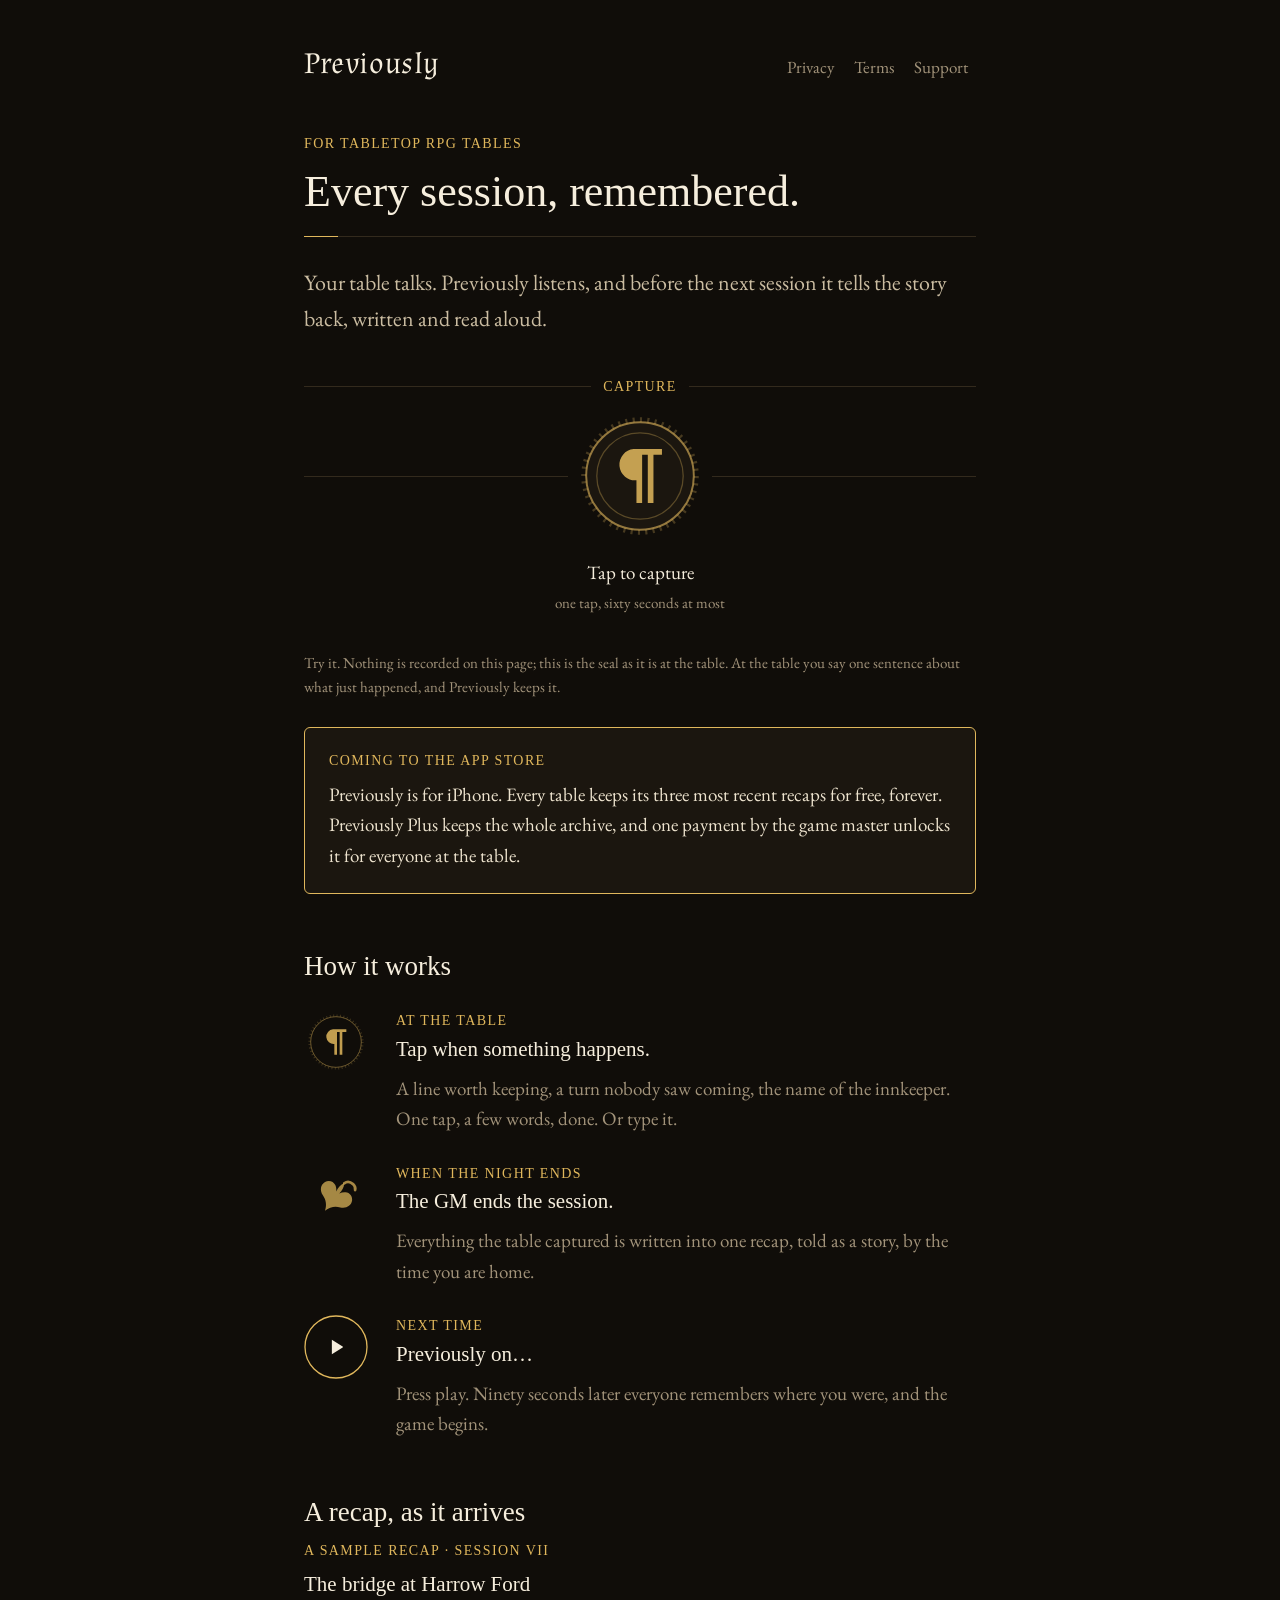
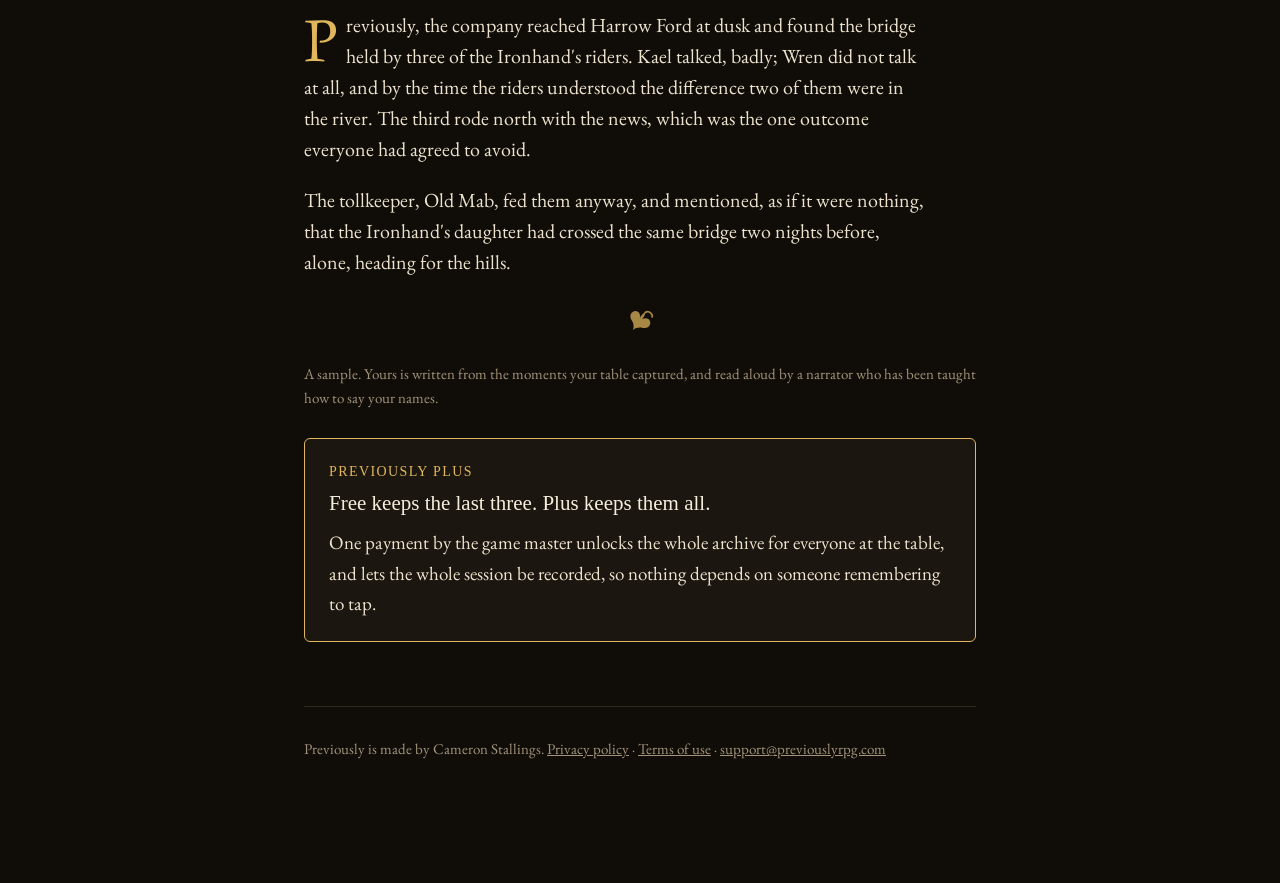
==== index.html @ 7c40b9c9 "Publish 2026-09-04" ====
<!doctype html>
<html lang="en">
<head>
<meta charset="utf-8">
<meta name="viewport" content="width=device-width, initial-scale=1">
<meta name="color-scheme" content="dark">
<title>Previously: RPG Recaps</title>
<meta name="description" content="Every session, remembered. Capture the moments at your tabletop RPG session and Previously writes and narrates a 'previously on' recap for next time.">
<meta property="og:title" content="Previously: RPG Recaps">
<meta property="og:description" content="Every session, remembered. Your table talks; Previously listens, and tells the story back.">
<meta property="og:url" content="https://previouslyrpg.com/">
<meta name="theme-color" content="#100D09">
<link rel="icon" href="data:image/svg+xml,%3Csvg xmlns='http://www.w3.org/2000/svg' viewBox='0 0 64 64'%3E%3Crect width='64' height='64' rx='12' fill='%23100D09'/%3E%3Cg transform='translate(8 8) scale(0.5)'%3E%3Ccircle cx='48' cy='48' r='38' fill='%231B160F'/%3E%3Ccircle cx='48' cy='48' r='39.8' fill='none' stroke='%23E0B75C' stroke-opacity='.3' stroke-width='3.4' stroke-dasharray='1.5 3.7'/%3E%3Ccircle cx='48' cy='48' r='38' fill='none' stroke='%23E0B75C' stroke-opacity='.7' stroke-width='1.6'/%3E%3Cpath d='M56 30 h20 v4 h-6 v34 h-4 V34 h-4 v34 h-4 V52 A11 11 0 0 1 56 30 Z' fill='%23E0B75C' fill-opacity='.9' transform='translate(-12.5 -1)'/%3E%3C/g%3E%3C/svg%3E">
<link rel="preconnect" href="https://fonts.googleapis.com">
<link rel="preconnect" href="https://fonts.gstatic.com" crossorigin>
<link href="https://fonts.googleapis.com/css2?family=Almendra&family=IM+Fell+English:ital@0;1&family=IM+Fell+English+SC&family=EB+Garamond:ital,wght@0,400;0,500;0,600;1,400&display=swap" rel="stylesheet">
<link rel="stylesheet" href="/assets/style.css">
</head>
<body>
<div class="wrap">
  <header>
    <a class="wordmark" href="/">Previously</a>
    <nav><a href="/privacy/">Privacy</a><a href="/terms/">Terms</a><a href="mailto:support@previouslyrpg.com">Support</a></nav>
  </header>

  <p class="label">For tabletop RPG tables</p>
  <h1>Every session, remembered.</h1>
  <div class="rule"></div>
  <p class="lede">Your table talks. Previously listens, and before the next session it tells the story back, written and read aloud.</p>

  <!-- The capture seal, exactly as it is drawn in the app, and it works: tap
       it and it records for six seconds, then a moment lands beneath it.
       Nothing here touches a microphone. -->
  <section aria-label="The capture seal">
    <div class="head-row"><span class="label" id="seal-head">Capture</span></div>
    <div class="seal-row">
      <button class="hero-seal" id="seal" type="button" aria-pressed="false" aria-label="Tap to capture. A demonstration; nothing is recorded on this page.">
        <span class="bloom" aria-hidden="true"></span>
        <svg viewBox="0 0 96 96" aria-hidden="true">
          <circle class="wax" cx="48" cy="48" r="38" fill="#1B160F"/>
          <circle class="mill" cx="48" cy="48" r="39.8" fill="none" stroke="#E0B75C" stroke-opacity=".26" stroke-width="3.4" stroke-dasharray="1.5 3.7"/>
          <circle class="rim" cx="48" cy="48" r="38" fill="none" stroke="#E0B75C" stroke-opacity=".62" stroke-width="1.4"/>
          <circle cx="48" cy="48" r="30.5" fill="none" stroke="#E0B75C" stroke-opacity=".32" stroke-width=".9"/>
          <g class="burn">
            <circle cx="48" cy="48" r="34.5" fill="none" stroke="#C4593A" stroke-opacity=".22" stroke-width="2.4"/>
            <circle id="arc" cx="48" cy="48" r="34.5" fill="none" stroke="#C4593A" stroke-width="2.6" stroke-linecap="round" stroke-dasharray="216.77" stroke-dashoffset="216.77" transform="rotate(-90 48 48)"/>
          </g>
          <path class="device" d="M56 30 h20 v4 h-6 v34 h-4 V34 h-4 v34 h-4 V52 A11 11 0 0 1 56 30 Z" fill="#E0B75C" fill-opacity=".86" transform="translate(-12.5 -1)"/>
        </svg>
        <span class="numerals" id="numerals" hidden>0:00</span>
      </button>
    </div>
    <p class="seal-label" id="seal-label">Tap to capture</p>
    <p class="seal-gloss" id="seal-gloss">one tap, sixty seconds at most</p>
    <div class="moments" id="moments" aria-live="polite"></div>
    <p class="fine">Try it. Nothing is recorded on this page; this is the seal as it is at the table. At the table you say one sentence about what just happened, and Previously keeps it.</p>
  </section>

  <div class="notice">
    <p class="label">Coming to the App Store</p>
    <p>Previously is for iPhone. Every table keeps its three most recent recaps for free, forever. Previously Plus keeps the whole archive, and one payment by the game master unlocks it for everyone at the table.</p>
  </div>

  <h2 id="how">How it works</h2>

  <!-- The three welcome pages of the app, word for word (app/welcome.tsx),
       with the marks the app uses for them. Change one and change the other. -->
  <div class="device-row">
    <div class="device" aria-hidden="true">
      <svg viewBox="0 0 96 96">
        <circle cx="48" cy="48" r="38" fill="none" stroke="#E0B75C" stroke-opacity=".5" stroke-width="1.3"/>
        <circle cx="48" cy="48" r="39.8" fill="none" stroke="#E0B75C" stroke-opacity=".22" stroke-width="3.2" stroke-dasharray="1.5 3.7"/>
        <path d="M56 30 h20 v4 h-6 v34 h-4 V34 h-4 v34 h-4 V52 A11 11 0 0 1 56 30 Z" fill="#E0B75C" fill-opacity=".85" transform="translate(-12.5 -1)"/>
      </svg>
    </div>
    <div>
      <p class="label">At the table</p>
      <h3>Tap when something happens.</h3>
      <p class="mute">A line worth keeping, a turn nobody saw coming, the name of the innkeeper. One tap, a few words, done. Or type it.</p>
    </div>
  </div>

  <div class="device-row">
    <div class="device" aria-hidden="true">
      <svg viewBox="0 0 24 24" style="width:44px;height:44px">
        <g transform="rotate(35 12 12)">
          <path d="M12 22.5 C 11 19, 8.8 17.2, 6.2 16.2 C 3.2 15, 1.8 12.2, 3 9.6 C 4 7.4, 6.6 6.6, 8.6 7.8 C 9.6 8.4, 10.4 9.3, 11 10.3 C 10.6 8.2, 10.8 6, 12 4.2 C 13.2 6, 13.4 8.2, 13 10.3 C 13.6 9.3, 14.4 8.4, 15.4 7.8 C 17.4 6.6, 20 7.4, 21 9.6 C 22.2 12.2, 20.8 15, 17.8 16.2 C 15.2 17.2, 13 19, 12 22.5 Z" fill="#E0B75C" fill-opacity=".72"/>
          <path d="M12 4.2 C 12.6 2.6, 14.2 1.6, 16.2 1.8 C 17.6 2, 18.6 2.8, 19 3.8" fill="none" stroke="#E0B75C" stroke-opacity=".72" stroke-width="1.5" stroke-linecap="round"/>
        </g>
      </svg>
    </div>
    <div>
      <p class="label">When the night ends</p>
      <h3>The GM ends the session.</h3>
      <p class="mute">Everything the table captured is written into one recap, told as a story, by the time you are home.</p>
    </div>
  </div>

  <div class="device-row">
    <div class="device" aria-hidden="true">
      <svg viewBox="0 0 64 64">
        <circle cx="32" cy="32" r="31" fill="none" stroke="#E0B75C" stroke-width="1.3"/>
        <path d="M7.5 4.2 L19.2 11.4 a0.7 0.7 0 0 1 0 1.2 L7.5 19.8 Z" fill="#F6EEDD" transform="translate(32 32) scale(0.92) translate(-12 -12)"/>
      </svg>
    </div>
    <div>
      <p class="label">Next time</p>
      <h3>Previously on…</h3>
      <p class="mute">Press play. Ninety seconds later everyone remembers where you were, and the game begins.</p>
    </div>
  </div>

  <h2>A recap, as it arrives</h2>
  <p class="label">A sample recap · Session VII</p>
  <h3 style="margin-top:0">The bridge at Harrow Ford</h3>
  <div class="prose">
    <p>Previously, the company reached Harrow Ford at dusk and found the bridge held by three of the Ironhand's riders. Kael talked, badly; Wren did not talk at all, and by the time the riders understood the difference two of them were in the river. The third rode north with the news, which was the one outcome everyone had agreed to avoid.</p>
    <p>The tollkeeper, Old Mab, fed them anyway, and mentioned, as if it were nothing, that the Ironhand's daughter had crossed the same bridge two nights before, alone, heading for the hills.</p>
  </div>
  <div class="fleuron" aria-hidden="true">
    <svg viewBox="0 0 24 24">
      <g transform="rotate(35 12 12)">
        <path d="M12 22.5 C 11 19, 8.8 17.2, 6.2 16.2 C 3.2 15, 1.8 12.2, 3 9.6 C 4 7.4, 6.6 6.6, 8.6 7.8 C 9.6 8.4, 10.4 9.3, 11 10.3 C 10.6 8.2, 10.8 6, 12 4.2 C 13.2 6, 13.4 8.2, 13 10.3 C 13.6 9.3, 14.4 8.4, 15.4 7.8 C 17.4 6.6, 20 7.4, 21 9.6 C 22.2 12.2, 20.8 15, 17.8 16.2 C 15.2 17.2, 13 19, 12 22.5 Z" fill="#E0B75C" fill-opacity=".72"/>
        <path d="M12 4.2 C 12.6 2.6, 14.2 1.6, 16.2 1.8 C 17.6 2, 18.6 2.8, 19 3.8" fill="none" stroke="#E0B75C" stroke-opacity=".72" stroke-width="1.5" stroke-linecap="round"/>
      </g>
    </svg>
  </div>
  <p class="fine">A sample. Yours is written from the moments your table captured, and read aloud by a narrator who has been taught how to say your names.</p>

  <div class="notice">
    <p class="label">Previously Plus</p>
    <h3>Free keeps the last three. Plus keeps them all.</h3>
    <p>One payment by the game master unlocks the whole archive for everyone at the table, and lets the whole session be recorded, so nothing depends on someone remembering to tap.</p>
  </div>

  <footer>
    <p>Previously is made by Cameron Stallings. <a href="/privacy/">Privacy policy</a> &middot; <a href="/terms/">Terms of use</a> &middot; <a href="mailto:support@previouslyrpg.com">support@previouslyrpg.com</a></p>
  </footer>
</div>
<script>
  // The seal's demonstration. Tap: the head reads Recording in ember, the
  // minute burns down the rim, numerals count over the wax. Tap again or
  // wait six seconds: it stops, and the moment lands beneath as a card.
  (function () {
    var seal = document.getElementById('seal')
    var arc = document.getElementById('arc')
    var head = document.getElementById('seal-head')
    var headRow = head.parentNode
    var label = document.getElementById('seal-label')
    var gloss = document.getElementById('seal-gloss')
    var numerals = document.getElementById('numerals')
    var moments = document.getElementById('moments')
    var LINES = [
      'We killed Vex and took the amulet.',
      'Old Mab fed us anyway. The Ironhand’s daughter crossed two nights ago.',
      'Wren did not talk at all.',
      'The bridge is down. Nobody goes north tonight.',
    ]
    var MAX = 6000, LEN = 216.77, start = 0, raf = 0, runs = 0

    function fmt(ms) { var s = Math.floor(ms / 1000); return '0:' + (s < 10 ? '0' : '') + s }

    function tick() {
      var el = Date.now() - start
      if (el >= MAX) { stop(el); return }
      arc.setAttribute('stroke-dashoffset', String(LEN * (1 - el / MAX)))
      numerals.textContent = fmt(el)
      raf = requestAnimationFrame(tick)
    }

    function begin() {
      start = Date.now()
      seal.classList.add('live'); headRow.classList.add('live')
      head.textContent = 'Recording'
      label.textContent = 'Tap again to stop'
      gloss.textContent = 'this demonstration stops itself in six seconds'
      numerals.hidden = false; numerals.textContent = '0:00'
      seal.setAttribute('aria-pressed', 'true')
      raf = requestAnimationFrame(tick)
    }

    function stop(el) {
      cancelAnimationFrame(raf)
      seal.classList.remove('live'); headRow.classList.remove('live')
      head.textContent = 'Capture'
      label.textContent = 'Tap to capture'
      gloss.textContent = 'one tap, sixty seconds at most'
      numerals.hidden = true
      arc.setAttribute('stroke-dashoffset', String(LEN))
      seal.setAttribute('aria-pressed', 'false')
      // Below seven tenths of a second the app calls it a mis-tap and keeps nothing.
      if (el < 700) return
      var card = document.createElement('div')
      card.className = 'moment'
      card.textContent = LINES[runs % LINES.length]
      var meta = document.createElement('span')
      meta.className = 'label'
      meta.textContent = new Date().toLocaleTimeString([], { hour: 'numeric', minute: '2-digit' }) + ' · ' + Math.max(1, Math.round(el / 1000)) + 's'
      card.appendChild(meta)
      moments.appendChild(card)
      runs++
    }

    seal.addEventListener('click', function () {
      if (seal.classList.contains('live')) stop(Date.now() - start)
      else begin()
    })
  })()
</script>
</body>
</html>
---- assets/style.css ----
/* Lamplight, on the web. The app's tokens, and the app's marks. */
:root {
  --ground: #100D09;
  --surface: #1B160F;
  --surface2: #241D14;
  --ink: #F6EEDD;
  --prose: #EDE3CE;
  --soft: #CBBDA2;
  --mute: #A2937A;
  --brass: #E0B75C;
  --ember: #C4593A;
  --rule: #332A1D;
  color-scheme: dark;
}
* { box-sizing: border-box; }
html { background: var(--ground); -webkit-text-size-adjust: 100%; }
body {
  margin: 0;
  background: var(--ground);
  color: var(--prose);
  font-family: 'EB Garamond', Georgia, 'Times New Roman', serif;
  font-size: 19px;
  line-height: 1.6;
  -webkit-font-smoothing: antialiased;
  font-synthesis: none;
}
.wrap { max-width: 720px; margin: 0 auto; padding: 40px max(24px, env(safe-area-inset-right)) 96px max(24px, env(safe-area-inset-left)); }
header { display: flex; align-items: baseline; justify-content: space-between; gap: 16px; flex-wrap: wrap; margin-bottom: 40px; }
.wordmark {
  font-family: 'Almendra', 'IM Fell English', Georgia, serif;
  font-size: 30px; color: var(--ink); text-decoration: none; letter-spacing: 0.02em;
}
nav { display: flex; gap: 4px; }
nav a { color: var(--mute); text-decoration: none; font-size: 17px; padding: 12px 8px; display: inline-block; }
nav a:hover { color: var(--brass); }
h1, h2, h3 {
  font-family: 'IM Fell English', Georgia, serif; font-weight: 400; color: var(--ink); line-height: 1.2;
  margin: 0 0 12px;
}
h1 { font-size: 44px; }
h2 { font-size: 27px; margin-top: 56px; }
h3 { font-size: 21px; margin-top: 28px; }
p, li { margin: 0 0 16px; }
ul { padding-left: 22px; }
a { color: var(--brass); }
strong { color: var(--ink); font-weight: 600; }
.label {
  font-family: 'IM Fell English SC', 'IM Fell English', Georgia, serif;
  font-size: 14px; letter-spacing: 0.1em; text-transform: uppercase; color: var(--brass);
  margin: 0 0 10px;
}
.rule { height: 1px; margin: 18px 0 28px; background: linear-gradient(90deg, var(--brass) 0 34px, var(--rule) 34px); }
.lede { font-size: 22px; color: var(--soft); }
.mute { color: var(--mute); }
.fine { font-size: 15px; color: var(--mute); }

/* The running head: a label between two rules, as over the seal in the app. */
.head-row { display: flex; align-items: center; gap: 12px; margin: 40px 0 10px; }
.head-row::before, .head-row::after { content: ""; flex: 1; height: 1px; background: var(--rule); }
.head-row .label { margin: 0; }
.head-row.live .label { color: var(--ember); }

/* The seal row: the page rule runs into the seal from both margins. */
.seal-row { display: flex; align-items: center; }
.seal-row::before, .seal-row::after { content: ""; flex: 1; height: 1px; background: var(--rule); }
.hero-seal {
  position: relative; width: 136px; height: 136px; margin: 0 4px; padding: 0;
  background: none; border: 0; cursor: pointer; border-radius: 50%;
  touch-action: manipulation; -webkit-tap-highlight-color: transparent;
}
.hero-seal:focus-visible { outline: 2px solid var(--brass); outline-offset: 6px; }
.hero-seal svg { position: absolute; inset: 0; width: 100%; height: 100%; }
.hero-seal .bloom { position: absolute; inset: 0; border-radius: 50%; background: var(--ember); opacity: 0; transform: scale(0.92); pointer-events: none; }
.hero-seal.live .bloom { animation: bloom 2.8s ease-in-out infinite; }
@keyframes bloom { 0%, 100% { opacity: 0.10; transform: scale(0.92); } 50% { opacity: 0.22; transform: scale(1.06); } }
@media (prefers-reduced-motion: reduce) { .hero-seal.live .bloom { animation: none; opacity: 0.16; transform: none; } }
.hero-seal .numerals {
  position: absolute; inset: 0; display: flex; align-items: center; justify-content: center;
  font-family: 'IM Fell English', Georgia, serif; font-size: 30px; color: var(--ink); pointer-events: none;
}
.hero-seal .numerals[hidden] { display: none; }
.hero-seal .burn { display: none; }
.hero-seal.live .burn { display: block; }
.hero-seal.live .device { display: none; }
.hero-seal:active .wax { fill: var(--ground); }
.hero-seal:active .rim { stroke-opacity: 1; }
.hero-seal:active .mill { stroke-opacity: 0.45; }
.seal-label { text-align: center; font-size: 19px; color: var(--ink); margin: 14px 0 2px; }
.seal-gloss { text-align: center; font-size: 15px; color: var(--mute); margin: 0 0 18px; }
.moments { display: flex; flex-direction: column; gap: 8px; margin: 0 0 18px; }
.moment { background: var(--surface); border: 1px solid var(--rule); border-radius: 6px; padding: 12px 14px; font-size: 17px; line-height: 1.5; color: var(--prose); }
.moment .label { display: block; font-size: 11px; margin: 4px 0 0; color: var(--mute); }

/* The plate: the seal's cross-section as a rectangle. Milled only when primary. */
.plate {
  position: relative; display: inline-flex; align-items: center; justify-content: center;
  min-height: 52px; padding: 12px 24px; margin: 4px; border-radius: 6px;
  background: var(--surface2); color: var(--ink); text-decoration: none;
  font-family: 'EB Garamond', Georgia, serif; font-weight: 600; font-size: 18px; line-height: 1.2; text-align: center;
  border: 1.4px solid rgba(224, 183, 92, 0.62);
  -webkit-tap-highlight-color: transparent; touch-action: manipulation;
}
.plate.primary { border-color: rgba(224, 183, 92, 0.82); min-width: 208px; }
.plate .rings { position: absolute; inset: -5.4px; width: calc(100% + 10.8px); height: calc(100% + 10.8px); pointer-events: none; overflow: visible; }
.plate .rings .mill { x: 2.2px; y: 2.2px; width: calc(100% - 4.4px); height: calc(100% - 4.4px); rx: 7.8px; ry: 7.8px; fill: none; stroke: var(--brass); stroke-width: 3.4; stroke-dasharray: 1.5 3.7; stroke-opacity: 0.30; }
.plate .rings .inner { x: 10px; y: 10px; width: calc(100% - 20px); height: calc(100% - 20px); fill: none; stroke: var(--brass); stroke-width: 0.9; stroke-opacity: 0.32; }
.plate.secondary .rings .mill { display: none; }
.plate:hover { border-color: var(--brass); }
.plate:active { background: var(--surface); border-color: var(--brass); }
.plate:active .rings .mill { stroke-opacity: 0.45; }
.plate:active .rings .inner { stroke-opacity: 0.5; }
.plate:focus-visible { outline: 2px solid var(--brass); outline-offset: 5px; }
.plate-row { display: flex; align-items: center; margin: 12px 0; }
.plate-row::before, .plate-row::after { content: ""; flex: 1; min-width: 12px; height: 1px; background: var(--rule); }
.plate-row.pair { flex-wrap: wrap; justify-content: center; gap: 6px; }
.plate-row.pair::before, .plate-row.pair::after { display: none; }

/* A notice: a page, not a control. Brass edge, no milling. */
.notice { background: var(--surface); border: 1px solid var(--brass); border-radius: 6px; padding: 22px 24px; margin: 28px 0; }
.notice .label { margin-bottom: 8px; }
.notice h3 { margin-top: 0; }
.notice p:last-child { margin-bottom: 0; }

/* How it works: the three welcome pages, with the app's own marks. */
.device-row { display: grid; grid-template-columns: 72px 1fr; gap: 20px; align-items: start; margin: 28px 0; }
.device-row .device { width: 64px; height: 64px; display: flex; align-items: center; justify-content: center; }
.device-row .device svg { width: 100%; height: 100%; }
.device-row h3 { margin-top: 0; }
.device-row .label { margin-bottom: 4px; }
.device-row p:last-child { margin-bottom: 0; }
@media (max-width: 480px) { .device-row { grid-template-columns: 56px 1fr; gap: 14px; } .device-row .device { width: 52px; height: 52px; } }

/* The recap, as the app sets it: a versal, then the prose, then the fleuron. */
.recap-head { display: flex; align-items: center; gap: 20px; margin: 8px 0 4px; }
.recap-head svg { width: 84px; height: 84px; flex: none; }
.recap-head h1 { margin: 0; }
.prose { max-width: 620px; }
.prose p { font-size: 20px; line-height: 1.55; color: var(--prose); margin: 0 0 1em; }
.prose p:first-child::first-letter { font-family: 'Almendra', 'IM Fell English', Georgia, serif; font-size: 3.1em; line-height: 0.85; float: left; padding: 6px 10px 0 0; color: var(--brass); }
.fleuron { display: flex; justify-content: center; margin: 28px 0; }
.fleuron svg { width: 28px; height: 28px; }
.listen { margin: 18px 0 6px; }
.listen .label { margin-bottom: 6px; }
audio { width: 100%; accent-color: var(--brass); }

footer { margin-top: 64px; padding-top: 20px; border-top: 1px solid var(--rule); color: var(--mute); font-size: 15px; }
footer a { color: var(--mute); display: inline-block; padding: 10px 0; }
footer a:hover { color: var(--brass); }
code { font-family: ui-monospace, Menlo, Consolas, monospace; font-size: 0.9em; color: var(--ink); background: var(--surface2); padding: 2px 6px; border-radius: 4px; }
.code-big { font-family: ui-monospace, Menlo, Consolas, monospace; font-size: 34px; letter-spacing: 0.12em; color: var(--ink); overflow-wrap: anywhere; }
.toc { columns: 2; column-gap: 24px; font-size: 17px; }
.toc a { text-decoration: none; }
@media (max-width: 560px) { h1 { font-size: 36px; } body { font-size: 18px; } .toc { columns: 1; } .hero-seal { width: 120px; height: 120px; } }
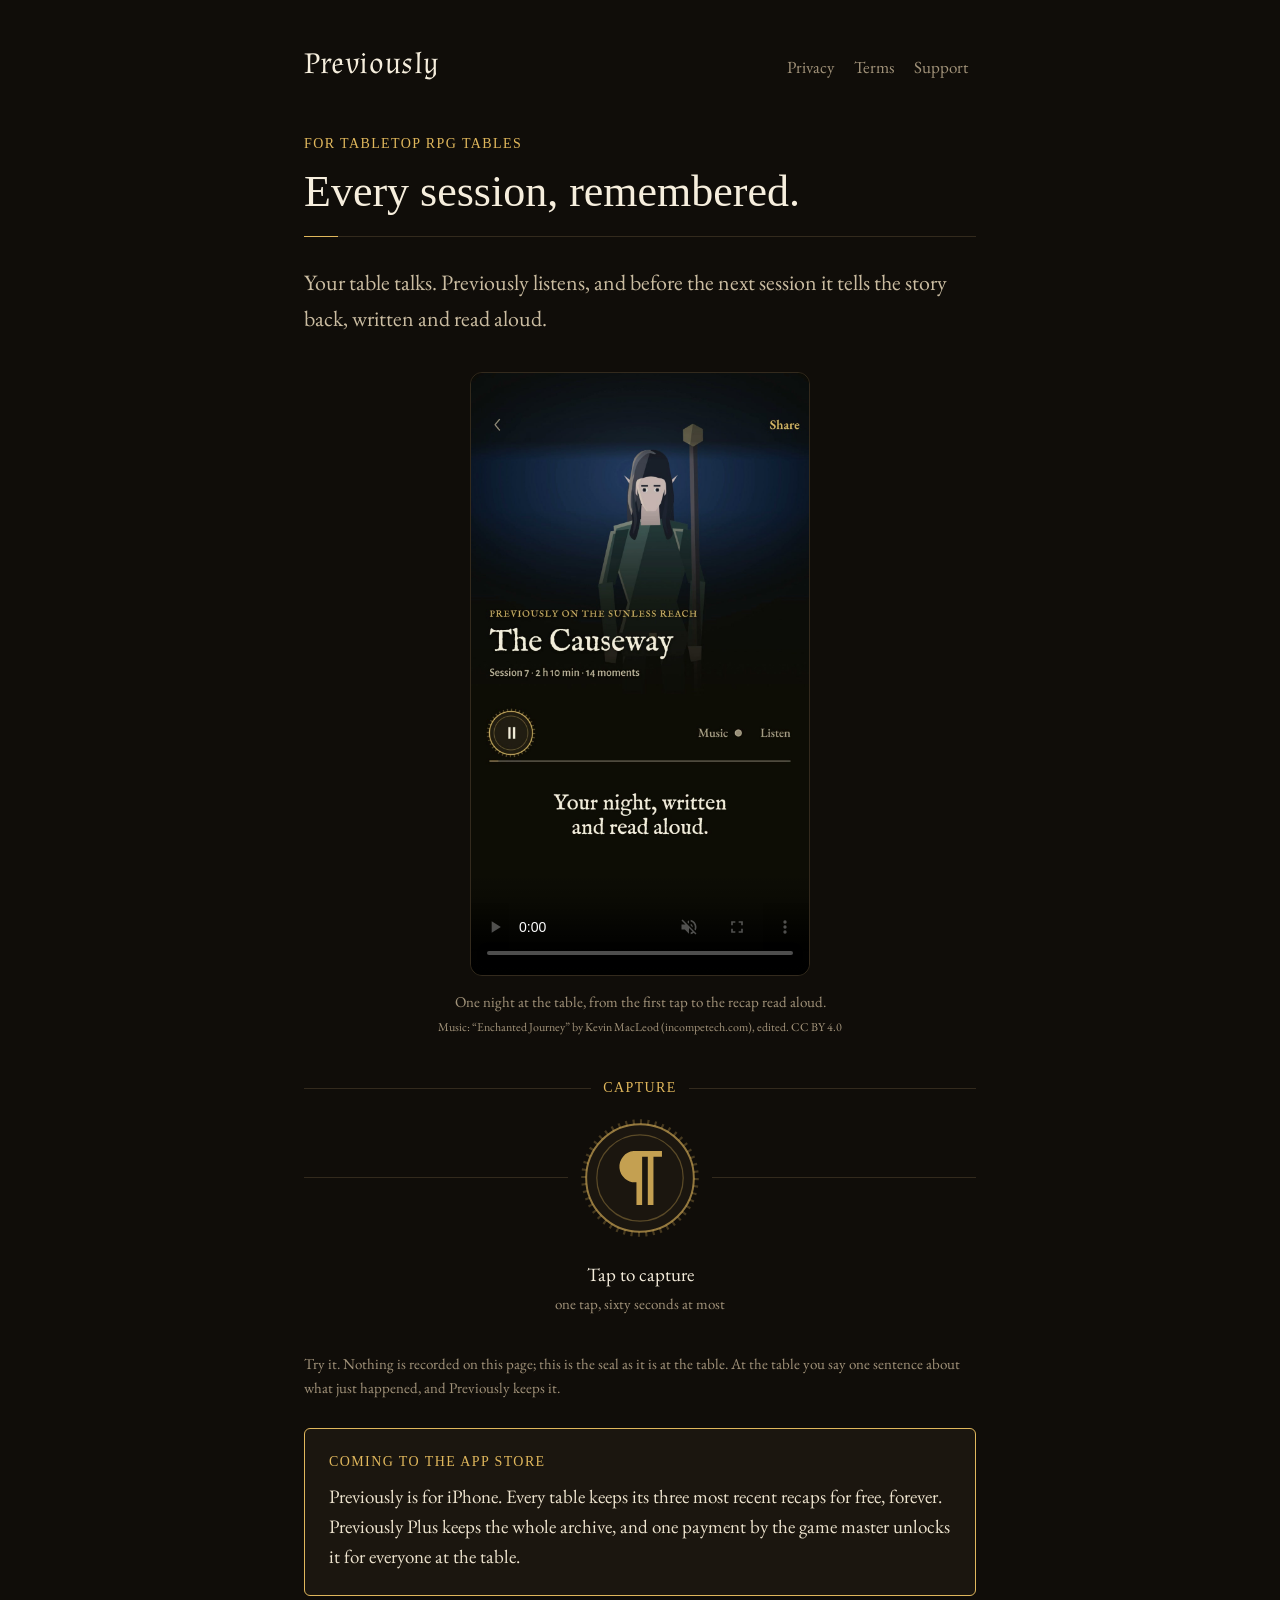
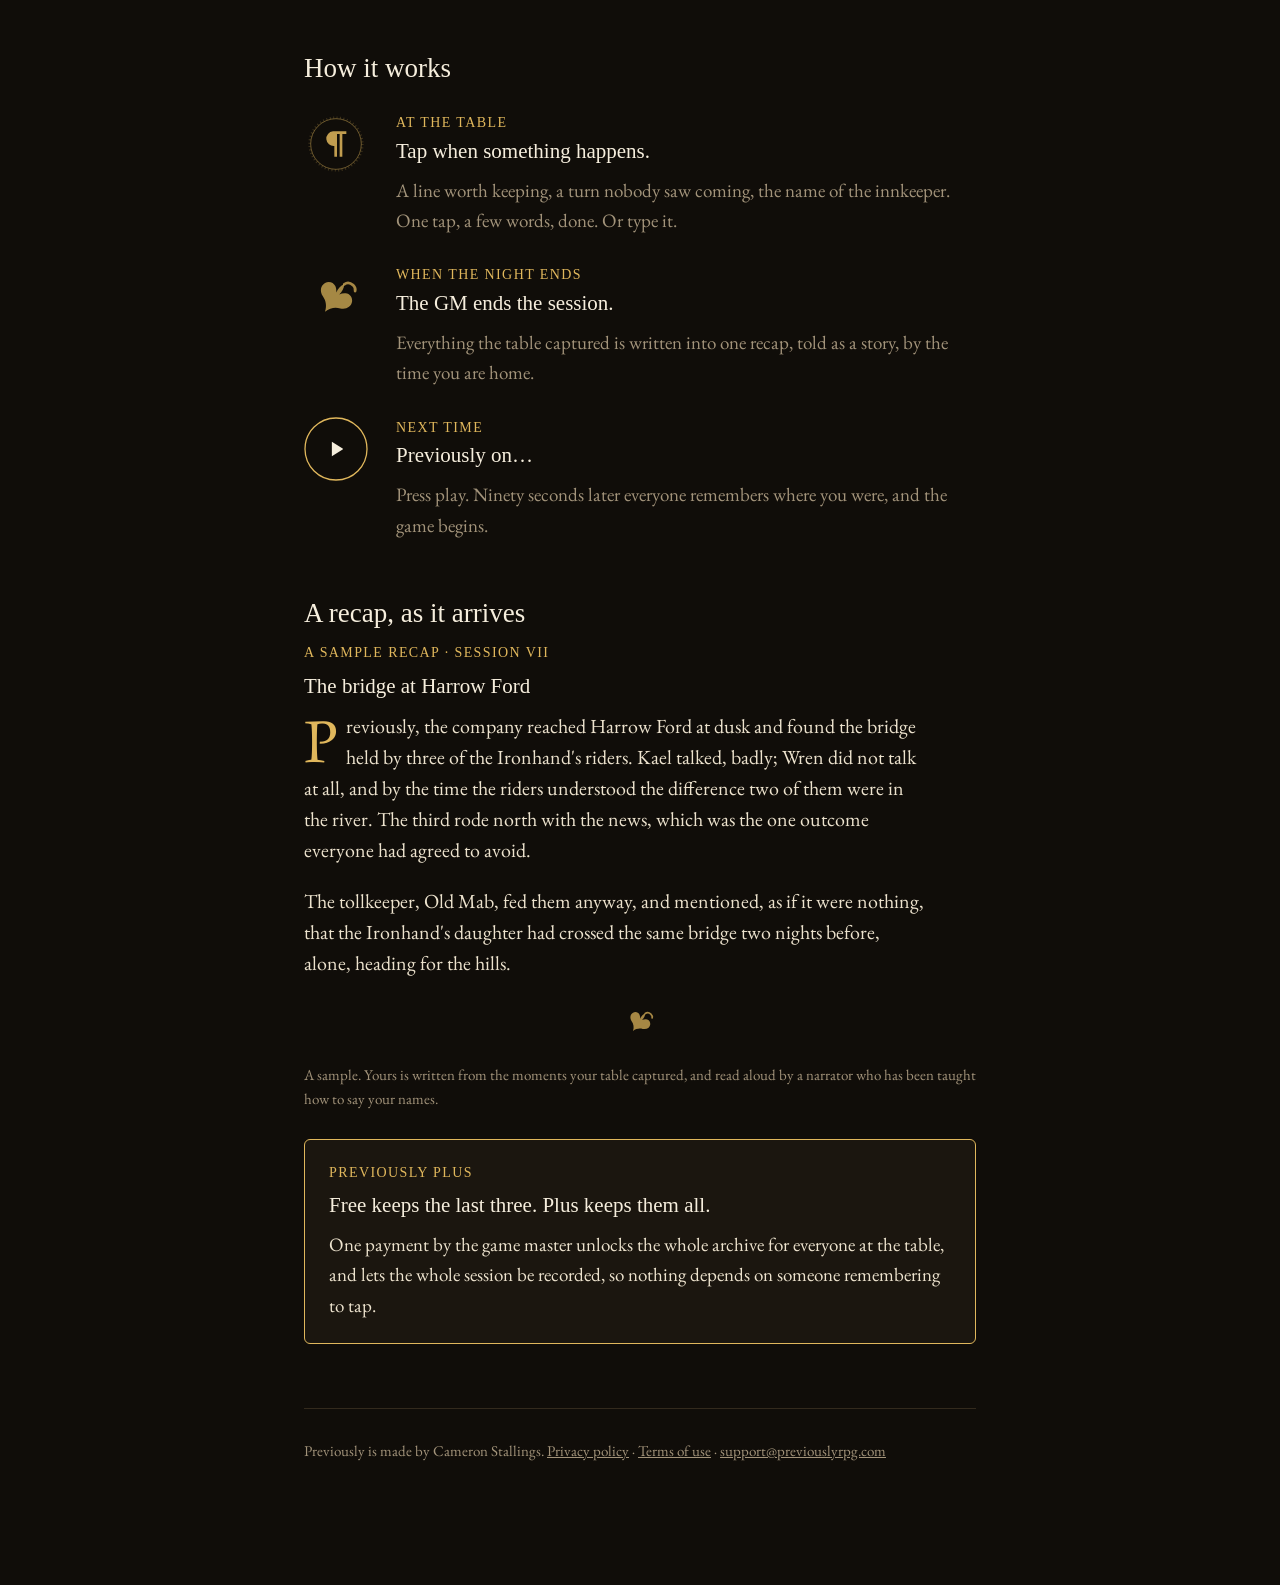
==== commit 8f18699d: "Publish 2026-09-24" ====
--- a/index.html
+++ b/index.html
@@ -9,6 +9,10 @@
 <meta property="og:title" content="Previously: RPG Recaps">
 <meta property="og:description" content="Every session, remembered. Your table talks; Previously listens, and tells the story back.">
 <meta property="og:url" content="https://previouslyrpg.com/">
+<meta property="og:image" content="https://previouslyrpg.com/assets/og.png">
+<meta property="og:image:width" content="1200">
+<meta property="og:image:height" content="630">
+<meta name="twitter:card" content="summary_large_image">
 <meta name="theme-color" content="#100D09">
 <link rel="icon" href="data:image/svg+xml,%3Csvg xmlns='http://www.w3.org/2000/svg' viewBox='0 0 64 64'%3E%3Crect width='64' height='64' rx='12' fill='%23100D09'/%3E%3Cg transform='translate(8 8) scale(0.5)'%3E%3Ccircle cx='48' cy='48' r='38' fill='%231B160F'/%3E%3Ccircle cx='48' cy='48' r='39.8' fill='none' stroke='%23E0B75C' stroke-opacity='.3' stroke-width='3.4' stroke-dasharray='1.5 3.7'/%3E%3Ccircle cx='48' cy='48' r='38' fill='none' stroke='%23E0B75C' stroke-opacity='.7' stroke-width='1.6'/%3E%3Cpath d='M56 30 h20 v4 h-6 v34 h-4 V34 h-4 v34 h-4 V52 A11 11 0 0 1 56 30 Z' fill='%23E0B75C' fill-opacity='.9' transform='translate(-12.5 -1)'/%3E%3C/g%3E%3C/svg%3E">
 <link rel="preconnect" href="https://fonts.googleapis.com">
@@ -27,6 +31,18 @@
   <h1>Every session, remembered.</h1>
   <div class="rule"></div>
   <p class="lede">Your table talks. Previously listens, and before the next session it tells the story back, written and read aloud.</p>
+
+  <!-- The launch film. Muted so it may play itself; the script below stops it
+       for anyone who has asked for less motion. Served from this site, like
+       everything else on the page. -->
+  <figure class="film">
+    <div class="film-frame">
+      <video id="film" src="/assets/previously-launch.mp4" poster="/assets/previously-launch-poster.jpg" controls muted autoplay loop playsinline preload="metadata" aria-label="Previously, a 25 second film about the app" aria-describedby="film-caption">
+        <a href="/assets/previously-launch.mp4">Watch the film</a>
+      </video>
+    </div>
+    <figcaption id="film-caption">One night at the table, from the first tap to the recap read aloud.<span class="credit">Music: &ldquo;Enchanted Journey&rdquo; by Kevin MacLeod (incompetech.com), edited. CC BY 4.0</span></figcaption>
+  </figure>
 
   <!-- The capture seal, exactly as it is drawn in the app, and it works: tap
        it and it records for six seconds, then a moment lands beneath it.
@@ -138,6 +154,16 @@
   </footer>
 </div>
 <script>
+  // The film plays itself only for readers who have not asked for less motion.
+  // With Reduce Motion on it waits on its poster for a tap, like everything else here.
+  (function () {
+    var film = document.getElementById('film')
+    if (!film || !window.matchMedia || !window.matchMedia('(prefers-reduced-motion: reduce)').matches) return
+    film.removeAttribute('autoplay')
+    film.autoplay = false
+    film.pause()
+  })()
+
   // The seal's demonstration. Tap: the head reads Recording in ember, the
   // minute burns down the rim, numerals count over the wax. Tap again or
   // wait six seconds: it stops, and the moment lands beneath as a card.
--- a/assets/style.css
+++ b/assets/style.css
@@ -53,6 +53,18 @@
 .lede { font-size: 22px; color: var(--soft); }
 .mute { color: var(--mute); }
 .fine { font-size: 15px; color: var(--mute); }
+
+/* The film: the launch video, vertical. Capped by width so it stays a phone's
+   shape on a desktop, and by the window's height so a laptop sees it whole. */
+.film { margin: 36px 0 0; }
+.film-frame {
+  width: min(100%, 340px); width: min(100%, 340px, 44vh); width: min(100%, 340px, 44svh);
+  aspect-ratio: 9 / 16; margin: 0 auto; overflow: hidden; isolation: isolate;
+  background: #0D0C05; border: 1px solid var(--rule); border-radius: 12px;
+}
+.film-frame video { display: block; width: 100%; height: 100%; object-fit: cover; background: #0D0C05; border-radius: 11px; }
+.film figcaption { text-align: center; font-size: 15px; color: var(--mute); margin: 14px auto 0; max-width: 34em; }
+.film .credit { display: block; font-size: 12px; margin-top: 4px; }
 
 /* The running head: a label between two rules, as over the seal in the app. */
 .head-row { display: flex; align-items: center; gap: 12px; margin: 40px 0 10px; }
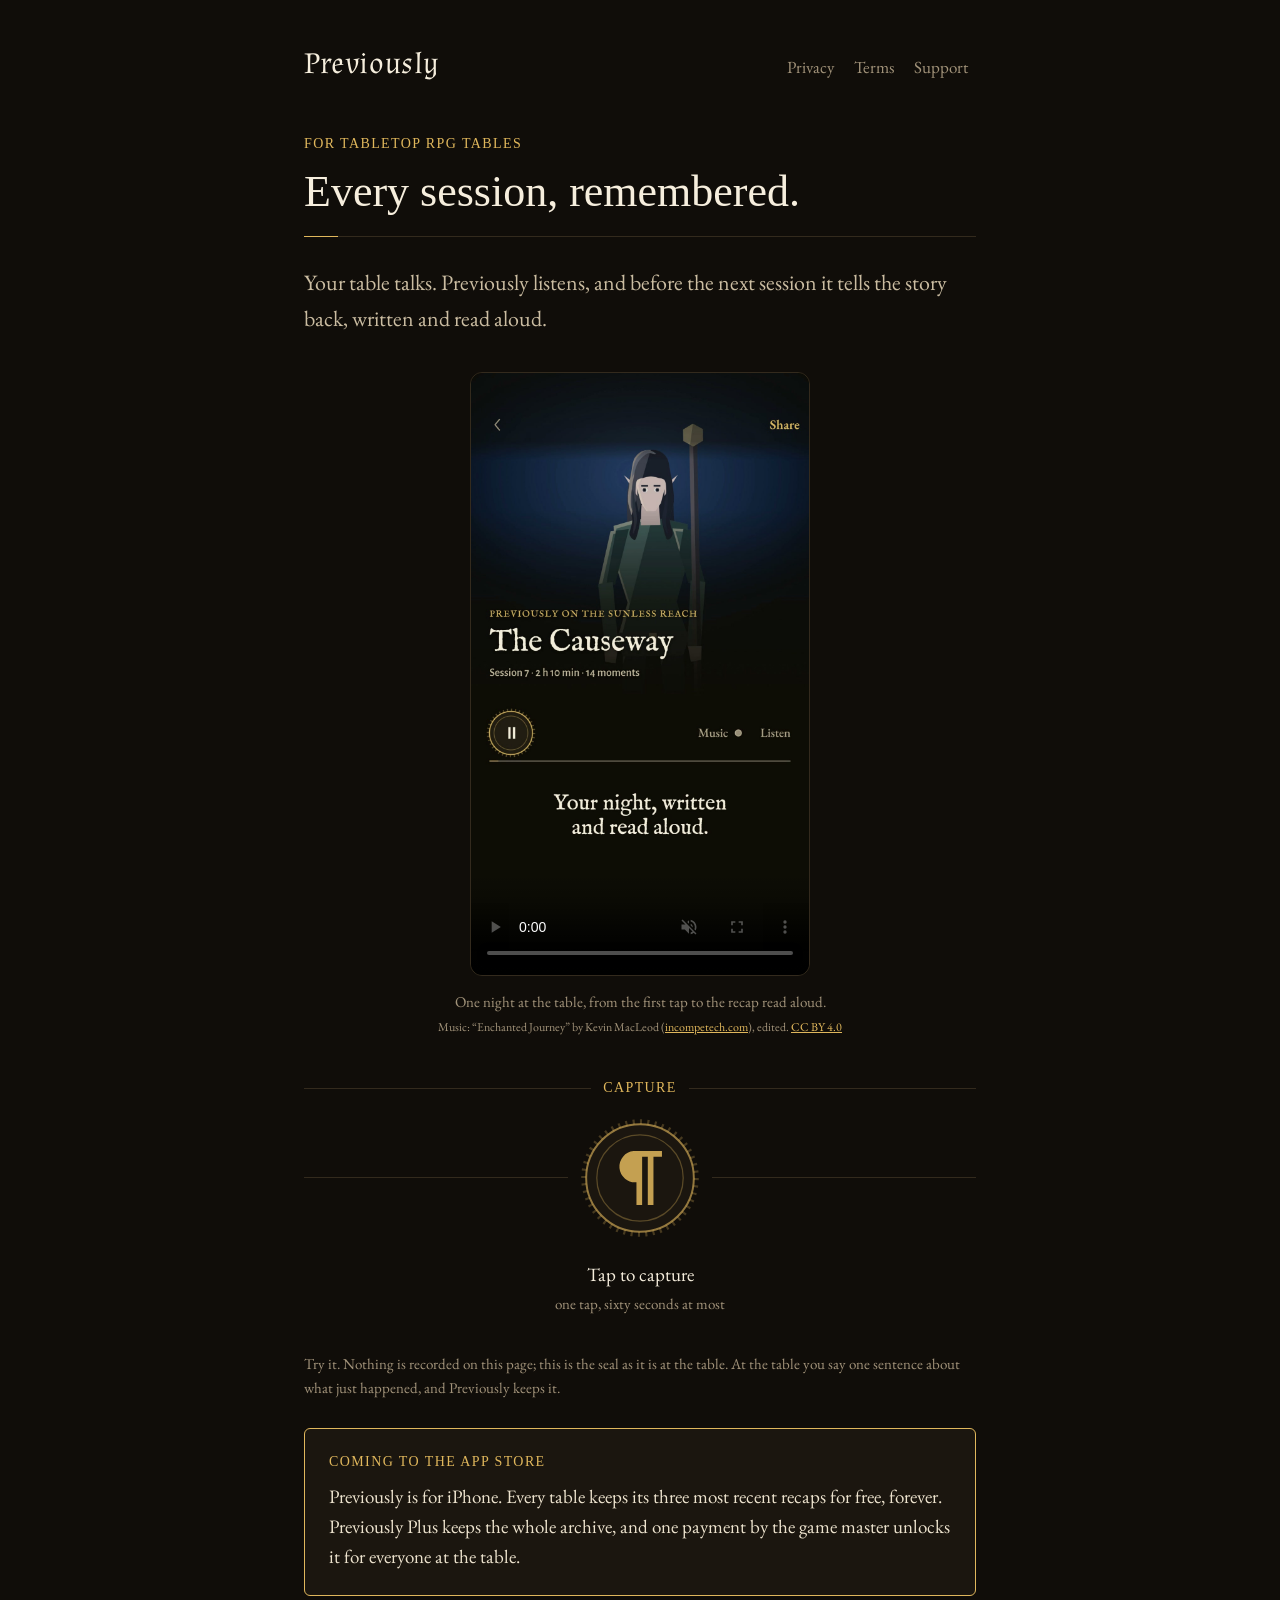
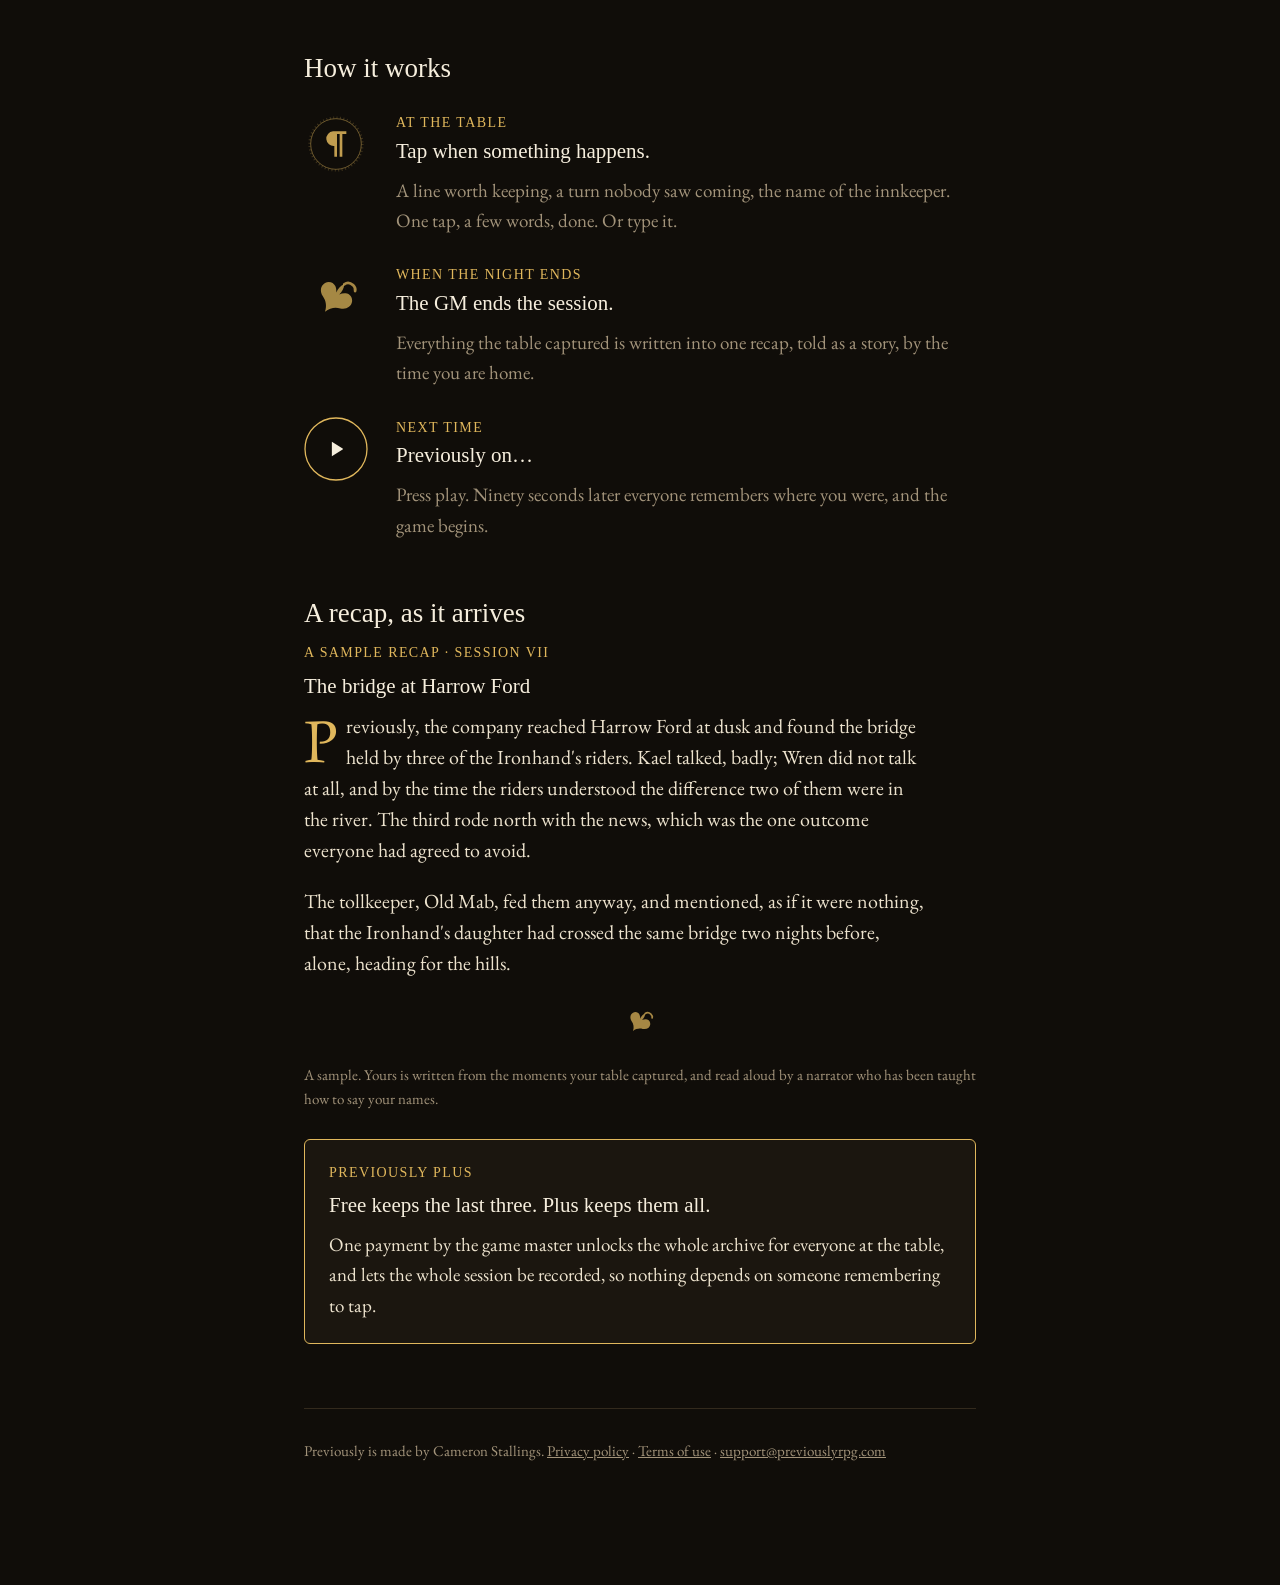
==== commit a0b640e9: "Publish 2026-09-24" ====
--- a/index.html
+++ b/index.html
@@ -41,7 +41,7 @@
         <a href="/assets/previously-launch.mp4">Watch the film</a>
       </video>
     </div>
-    <figcaption id="film-caption">One night at the table, from the first tap to the recap read aloud.<span class="credit">Music: &ldquo;Enchanted Journey&rdquo; by Kevin MacLeod (incompetech.com), edited. CC BY 4.0</span></figcaption>
+    <figcaption id="film-caption">One night at the table, from the first tap to the recap read aloud.<span class="credit">Music: &ldquo;Enchanted Journey&rdquo; by Kevin MacLeod (<a href="https://incompetech.com/">incompetech.com</a>), edited. <a href="https://creativecommons.org/licenses/by/4.0/">CC BY 4.0</a></span></figcaption>
   </figure>
 
   <!-- The capture seal, exactly as it is drawn in the app, and it works: tap
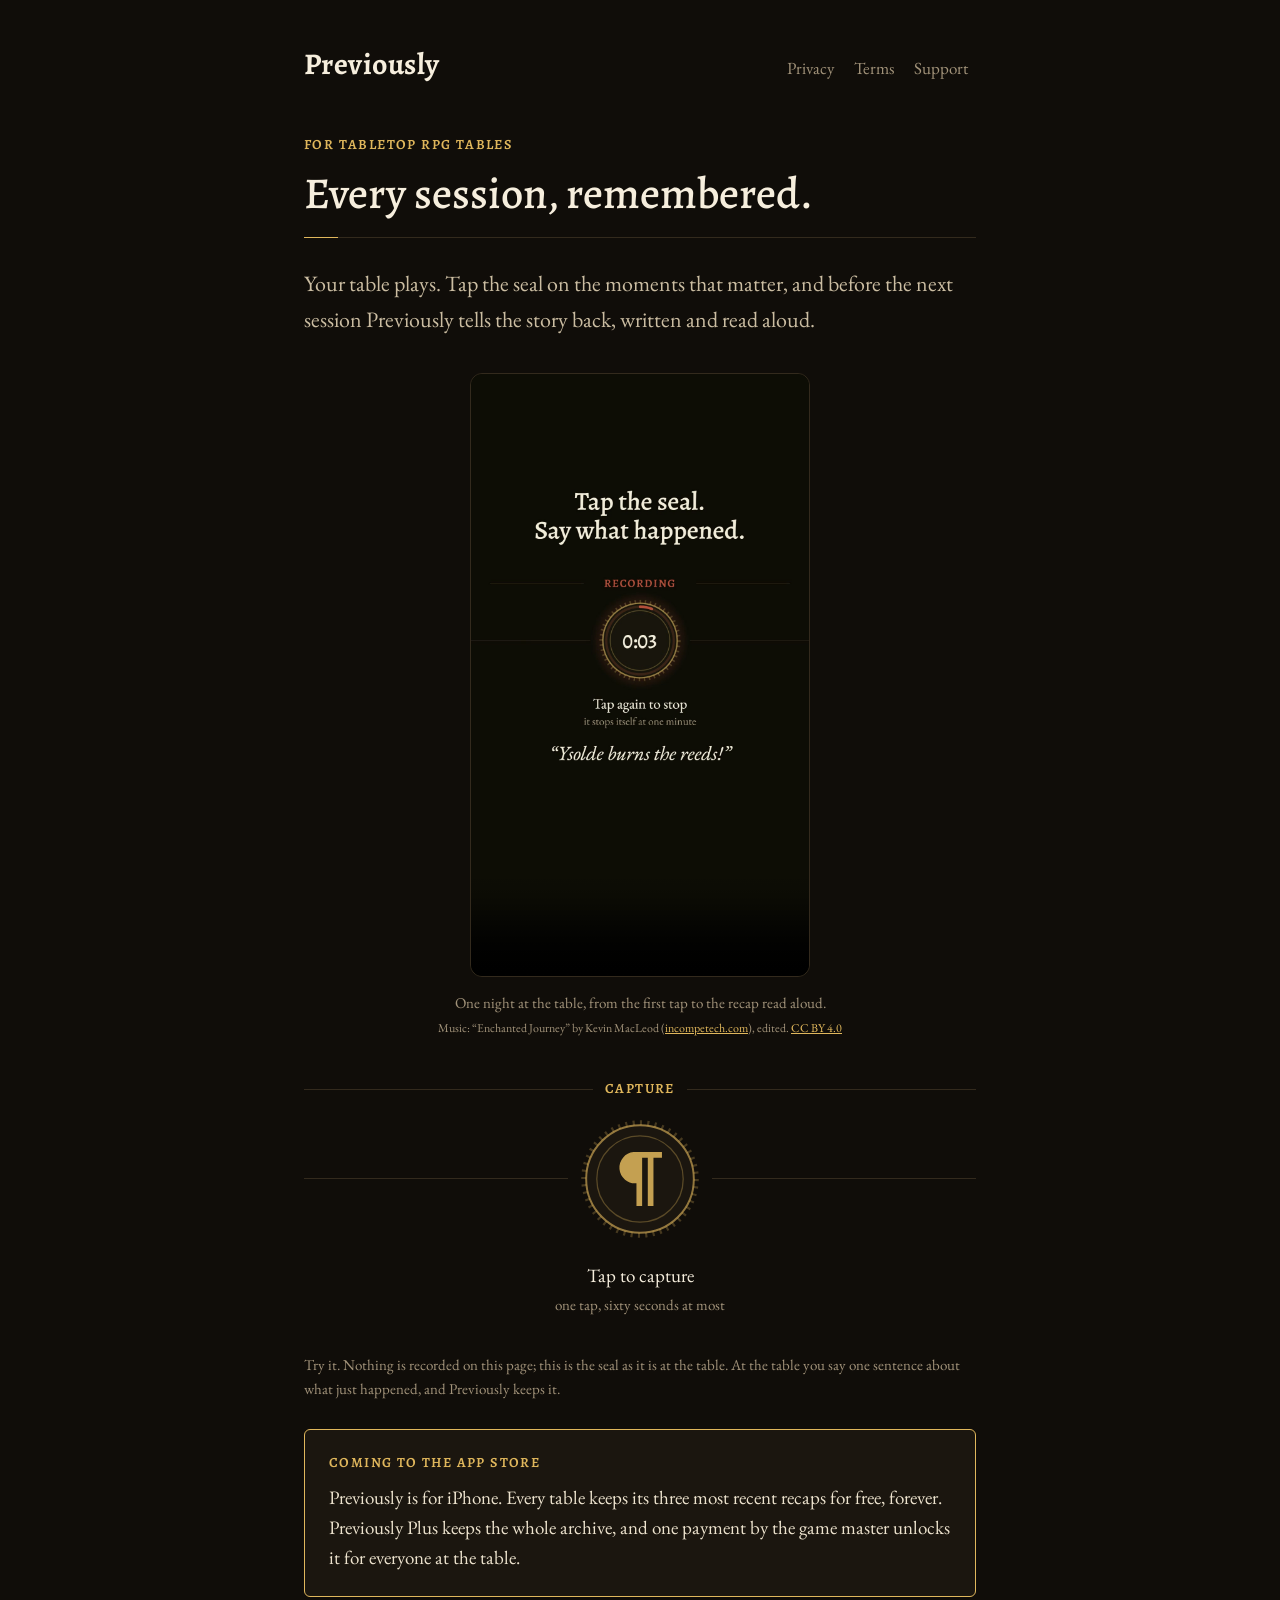
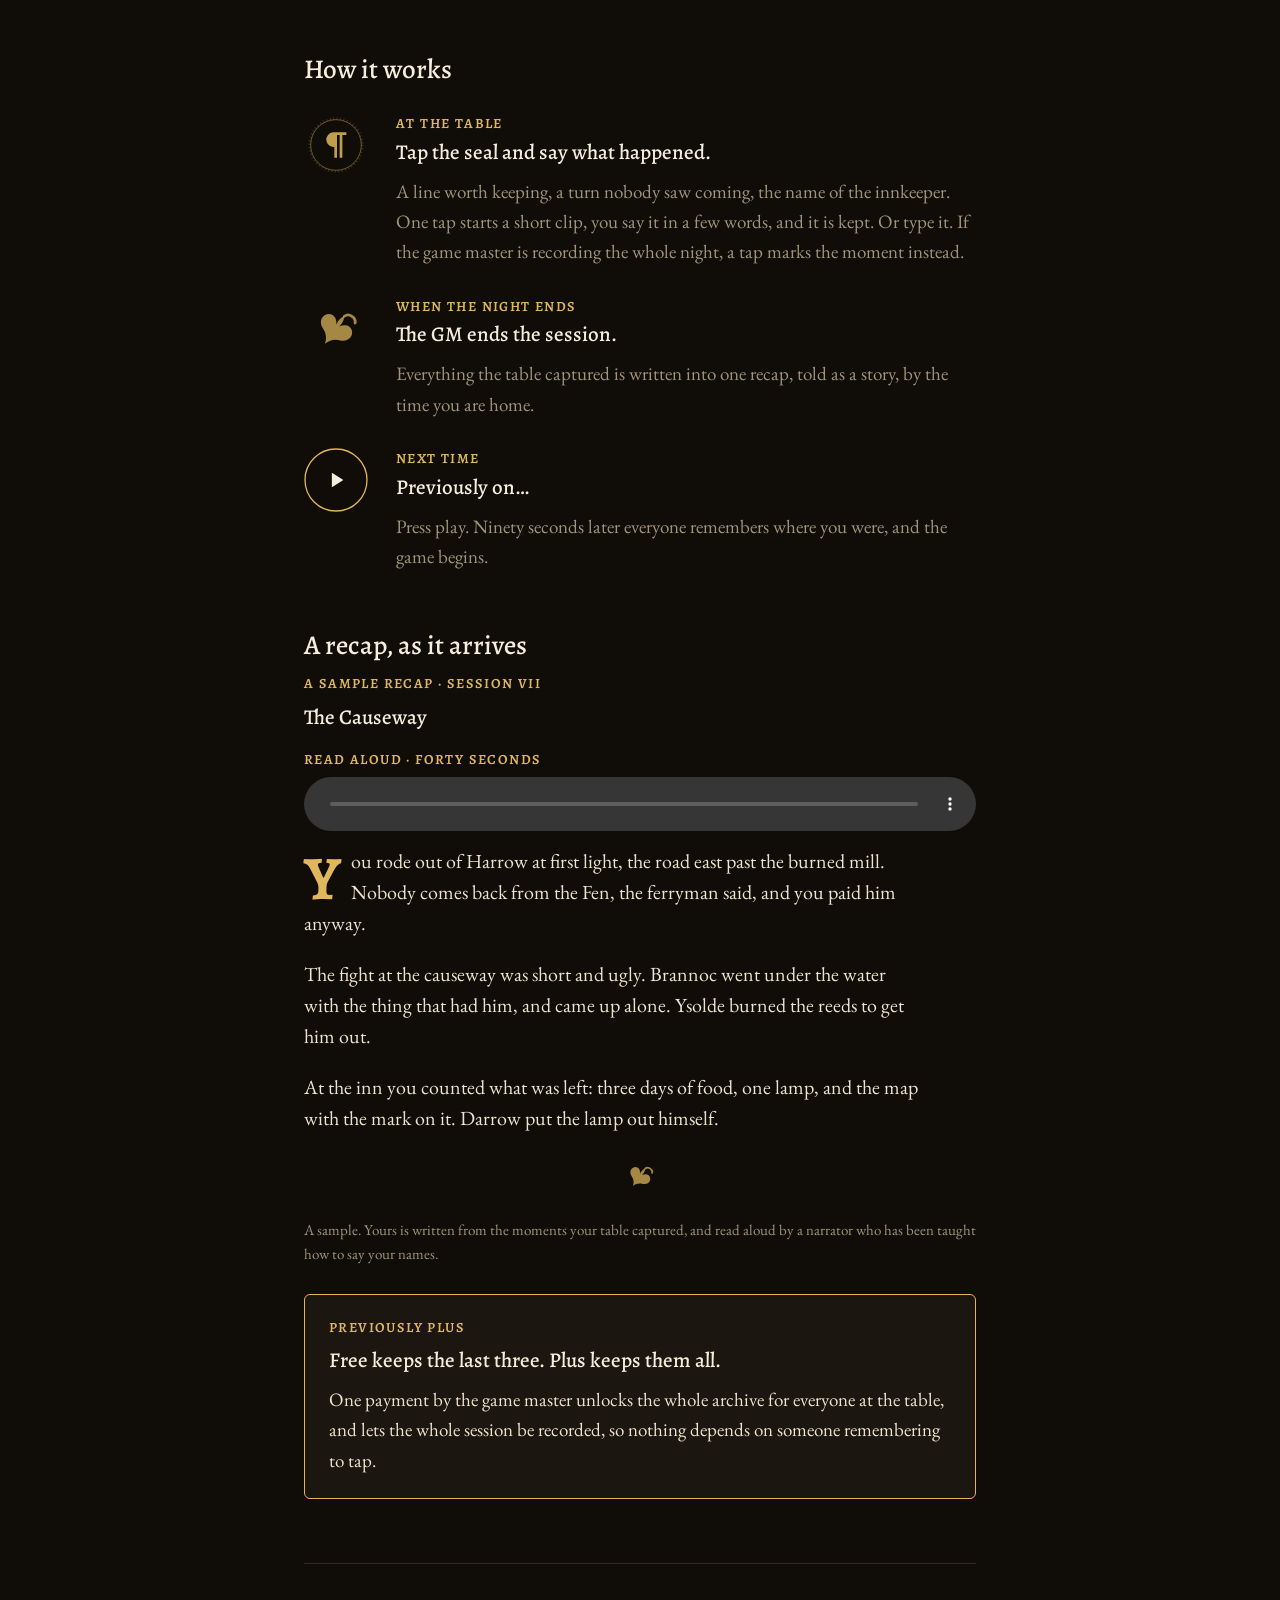
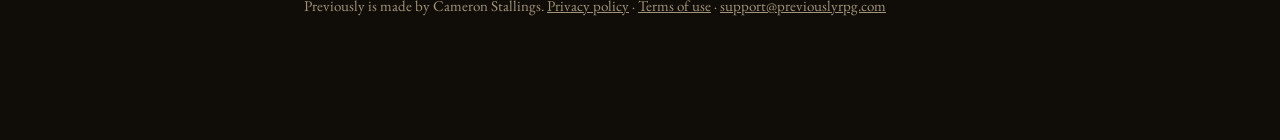
==== commit 2af7eb86: "Publish 2026-09-24" ====
--- a/index.html
+++ b/index.html
@@ -7,7 +7,7 @@
 <title>Previously: RPG Recaps</title>
 <meta name="description" content="Every session, remembered. Capture the moments at your tabletop RPG session and Previously writes and narrates a 'previously on' recap for next time.">
 <meta property="og:title" content="Previously: RPG Recaps">
-<meta property="og:description" content="Every session, remembered. Your table talks; Previously listens, and tells the story back.">
+<meta property="og:description" content="Every session, remembered. Tap the seal on the moments that matter, and Previously tells the story back.">
 <meta property="og:url" content="https://previouslyrpg.com/">
 <meta property="og:image" content="https://previouslyrpg.com/assets/og.png">
 <meta property="og:image:width" content="1200">
@@ -17,7 +17,7 @@
 <link rel="icon" href="data:image/svg+xml,%3Csvg xmlns='http://www.w3.org/2000/svg' viewBox='0 0 64 64'%3E%3Crect width='64' height='64' rx='12' fill='%23100D09'/%3E%3Cg transform='translate(8 8) scale(0.5)'%3E%3Ccircle cx='48' cy='48' r='38' fill='%231B160F'/%3E%3Ccircle cx='48' cy='48' r='39.8' fill='none' stroke='%23E0B75C' stroke-opacity='.3' stroke-width='3.4' stroke-dasharray='1.5 3.7'/%3E%3Ccircle cx='48' cy='48' r='38' fill='none' stroke='%23E0B75C' stroke-opacity='.7' stroke-width='1.6'/%3E%3Cpath d='M56 30 h20 v4 h-6 v34 h-4 V34 h-4 v34 h-4 V52 A11 11 0 0 1 56 30 Z' fill='%23E0B75C' fill-opacity='.9' transform='translate(-12.5 -1)'/%3E%3C/g%3E%3C/svg%3E">
 <link rel="preconnect" href="https://fonts.googleapis.com">
 <link rel="preconnect" href="https://fonts.gstatic.com" crossorigin>
-<link href="https://fonts.googleapis.com/css2?family=Almendra&family=IM+Fell+English:ital@0;1&family=IM+Fell+English+SC&family=EB+Garamond:ital,wght@0,400;0,500;0,600;1,400&display=swap" rel="stylesheet">
+<link href="https://fonts.googleapis.com/css2?family=Alegreya:wght@500;600;700&family=EB+Garamond:ital,wght@0,400;0,500;0,600;1,400&display=swap" rel="stylesheet">
 <link rel="stylesheet" href="/assets/style.css">
 </head>
 <body>
@@ -30,7 +30,7 @@
   <p class="label">For tabletop RPG tables</p>
   <h1>Every session, remembered.</h1>
   <div class="rule"></div>
-  <p class="lede">Your table talks. Previously listens, and before the next session it tells the story back, written and read aloud.</p>
+  <p class="lede">Your table plays. Tap the seal on the moments that matter, and before the next session Previously tells the story back, written and read aloud.</p>
 
   <!-- The launch film. Muted so it may play itself; the script below stops it
        for anyone who has asked for less motion. Served from this site, like
@@ -91,8 +91,8 @@
     </div>
     <div>
       <p class="label">At the table</p>
-      <h3>Tap when something happens.</h3>
-      <p class="mute">A line worth keeping, a turn nobody saw coming, the name of the innkeeper. One tap, a few words, done. Or type it.</p>
+      <h3>Tap the seal and say what happened.</h3>
+      <p class="mute">A line worth keeping, a turn nobody saw coming, the name of the innkeeper. One tap starts a short clip, you say it in a few words, and it is kept. Or type it. If the game master is recording the whole night, a tap marks the moment instead.</p>
     </div>
   </div>
 
@@ -126,12 +126,31 @@
     </div>
   </div>
 
+  <!-- The sample recap is the app's own: the one the paywall plays to a GM
+       with no table yet (SAMPLE in app/paywall.tsx). The words are copied
+       from that constant byte for byte and the mp3 is a copy of
+       assets/sample/the-causeway.mp3, so the voice says exactly what the page
+       prints. The page used to print a different recap and tell the reader to
+       "press play" with nothing to press. If the app's sample is re-narrated
+       (it is read in George, whom ElevenLabs retires on 31 December 2026),
+       replace this file and this text in the same change.
+
+       preload="none" and no autoplay: nothing is fetched and nothing makes a
+       sound until the reader presses play. The launch film above plays
+       itself only because it is muted. -->
   <h2>A recap, as it arrives</h2>
   <p class="label">A sample recap · Session VII</p>
-  <h3 style="margin-top:0">The bridge at Harrow Ford</h3>
+  <h3 style="margin-top:0">The Causeway</h3>
+  <div class="listen">
+    <p class="label" id="sample-listen">Read aloud · forty seconds</p>
+    <audio controls preload="none" src="/assets/the-causeway.mp3" aria-labelledby="sample-listen">
+      <a href="/assets/the-causeway.mp3">Listen to the sample recap</a>
+    </audio>
+  </div>
   <div class="prose">
-    <p>Previously, the company reached Harrow Ford at dusk and found the bridge held by three of the Ironhand's riders. Kael talked, badly; Wren did not talk at all, and by the time the riders understood the difference two of them were in the river. The third rode north with the news, which was the one outcome everyone had agreed to avoid.</p>
-    <p>The tollkeeper, Old Mab, fed them anyway, and mentioned, as if it were nothing, that the Ironhand's daughter had crossed the same bridge two nights before, alone, heading for the hills.</p>
+    <p>You rode out of Harrow at first light, the road east past the burned mill. Nobody comes back from the Fen, the ferryman said, and you paid him anyway.</p>
+    <p>The fight at the causeway was short and ugly. Brannoc went under the water with the thing that had him, and came up alone. Ysolde burned the reeds to get him out.</p>
+    <p>At the inn you counted what was left: three days of food, one lamp, and the map with the mark on it. Darrow put the lamp out himself.</p>
   </div>
   <div class="fleuron" aria-hidden="true">
     <svg viewBox="0 0 24 24">
--- a/assets/style.css
+++ b/assets/style.css
@@ -23,18 +23,21 @@
   line-height: 1.6;
   -webkit-font-smoothing: antialiased;
   font-synthesis: none;
+  /* Lining figures everywhere, as the app sets them: old-style figures read
+     as numbers smaller than the words around them. */
+  font-variant-numeric: lining-nums;
 }
 .wrap { max-width: 720px; margin: 0 auto; padding: 40px max(24px, env(safe-area-inset-right)) 96px max(24px, env(safe-area-inset-left)); }
 header { display: flex; align-items: baseline; justify-content: space-between; gap: 16px; flex-wrap: wrap; margin-bottom: 40px; }
 .wordmark {
-  font-family: 'Almendra', 'IM Fell English', Georgia, serif;
-  font-size: 30px; color: var(--ink); text-decoration: none; letter-spacing: 0.02em;
+  font-family: 'Alegreya', Georgia, serif; font-weight: 700;
+  font-size: 30px; color: var(--ink); text-decoration: none; letter-spacing: 0.015em;
 }
 nav { display: flex; gap: 4px; }
 nav a { color: var(--mute); text-decoration: none; font-size: 17px; padding: 12px 8px; display: inline-block; }
 nav a:hover { color: var(--brass); }
 h1, h2, h3 {
-  font-family: 'IM Fell English', Georgia, serif; font-weight: 400; color: var(--ink); line-height: 1.2;
+  font-family: 'Alegreya', Georgia, serif; font-weight: 500; color: var(--ink); line-height: 1.2;
   margin: 0 0 12px;
 }
 h1 { font-size: 44px; }
@@ -45,7 +48,7 @@
 a { color: var(--brass); }
 strong { color: var(--ink); font-weight: 600; }
 .label {
-  font-family: 'IM Fell English SC', 'IM Fell English', Georgia, serif;
+  font-family: 'Alegreya', Georgia, serif; font-weight: 600;
   font-size: 14px; letter-spacing: 0.1em; text-transform: uppercase; color: var(--brass);
   margin: 0 0 10px;
 }
@@ -88,7 +91,7 @@
 @media (prefers-reduced-motion: reduce) { .hero-seal.live .bloom { animation: none; opacity: 0.16; transform: none; } }
 .hero-seal .numerals {
   position: absolute; inset: 0; display: flex; align-items: center; justify-content: center;
-  font-family: 'IM Fell English', Georgia, serif; font-size: 30px; color: var(--ink); pointer-events: none;
+  font-family: 'Alegreya', Georgia, serif; font-weight: 500; font-size: 30px; color: var(--ink); pointer-events: none;
 }
 .hero-seal .numerals[hidden] { display: none; }
 .hero-seal .burn { display: none; }
@@ -148,7 +151,7 @@
 .recap-head h1 { margin: 0; }
 .prose { max-width: 620px; }
 .prose p { font-size: 20px; line-height: 1.55; color: var(--prose); margin: 0 0 1em; }
-.prose p:first-child::first-letter { font-family: 'Almendra', 'IM Fell English', Georgia, serif; font-size: 3.1em; line-height: 0.85; float: left; padding: 6px 10px 0 0; color: var(--brass); }
+.prose p:first-child::first-letter { font-family: 'Alegreya', Georgia, serif; font-weight: 700; font-size: 3.1em; line-height: 0.85; float: left; padding: 6px 10px 0 0; color: var(--brass); }
 .fleuron { display: flex; justify-content: center; margin: 28px 0; }
 .fleuron svg { width: 28px; height: 28px; }
 .listen { margin: 18px 0 6px; }
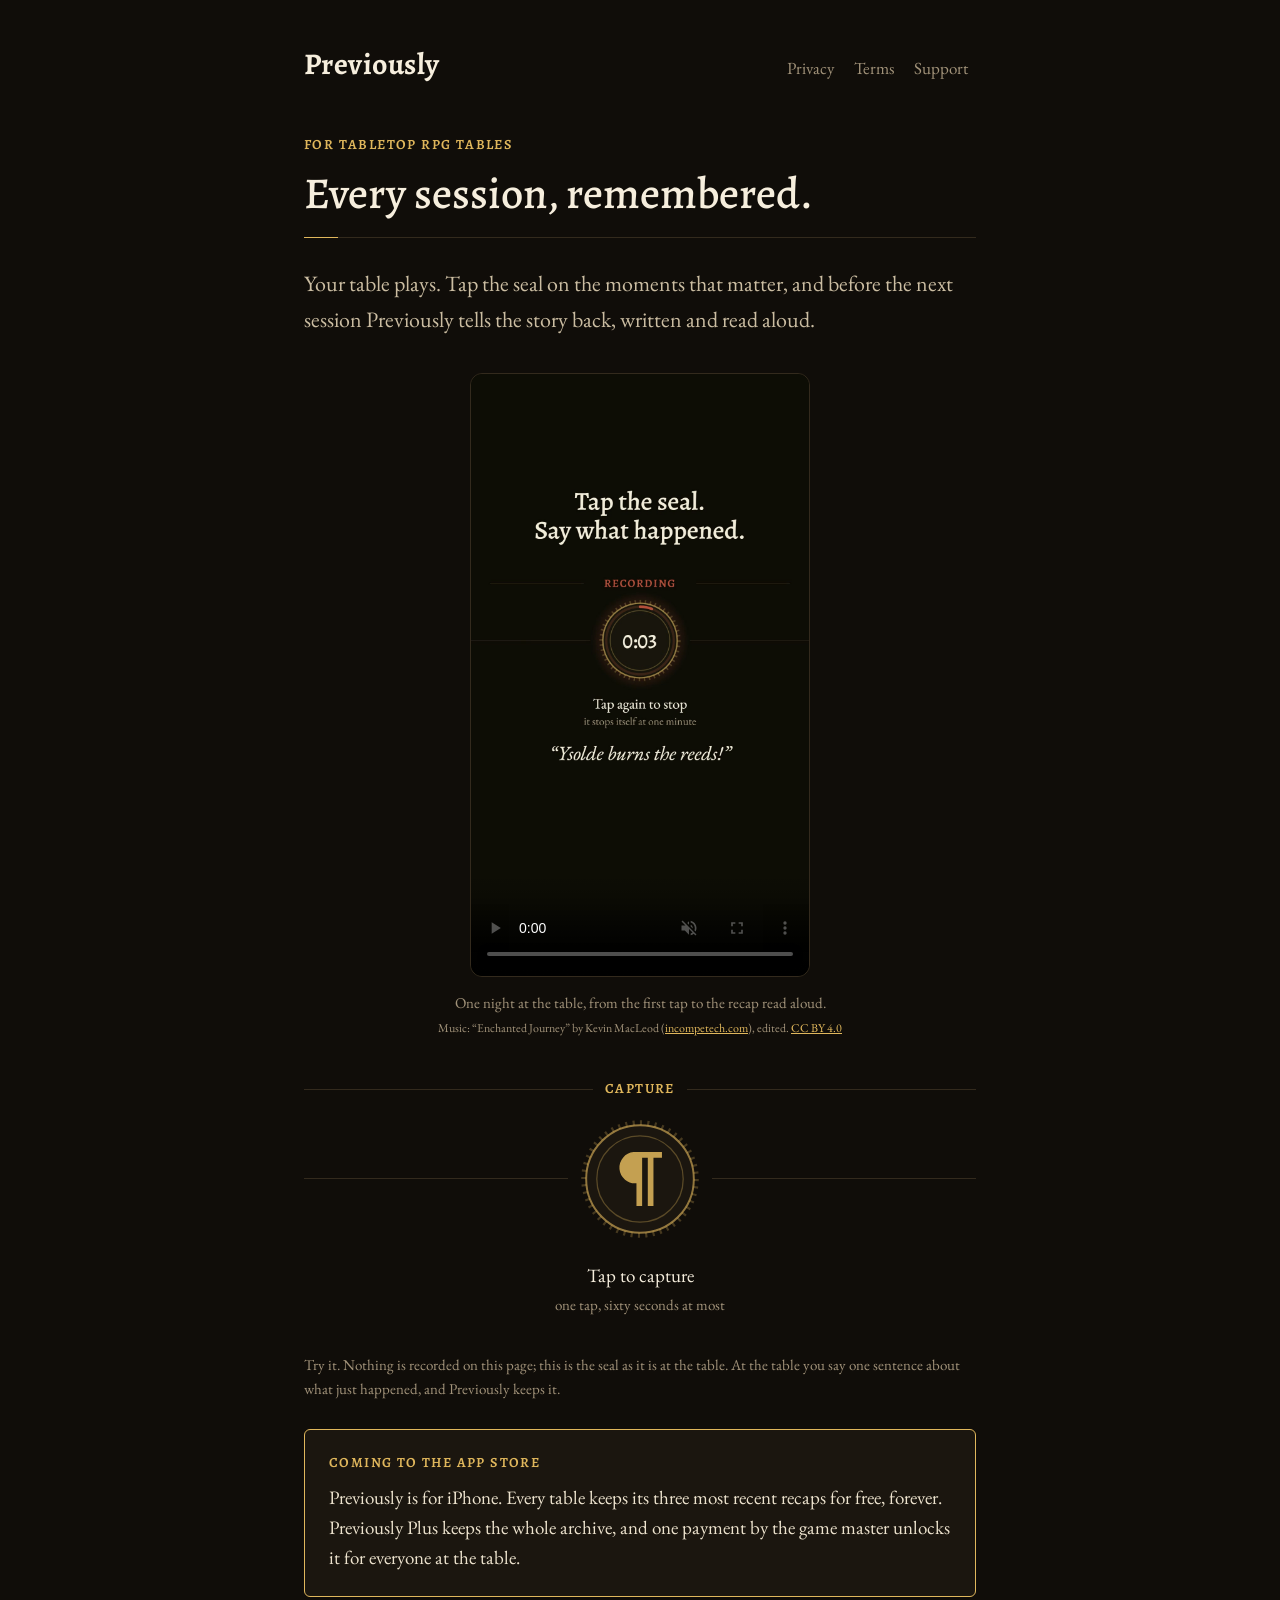
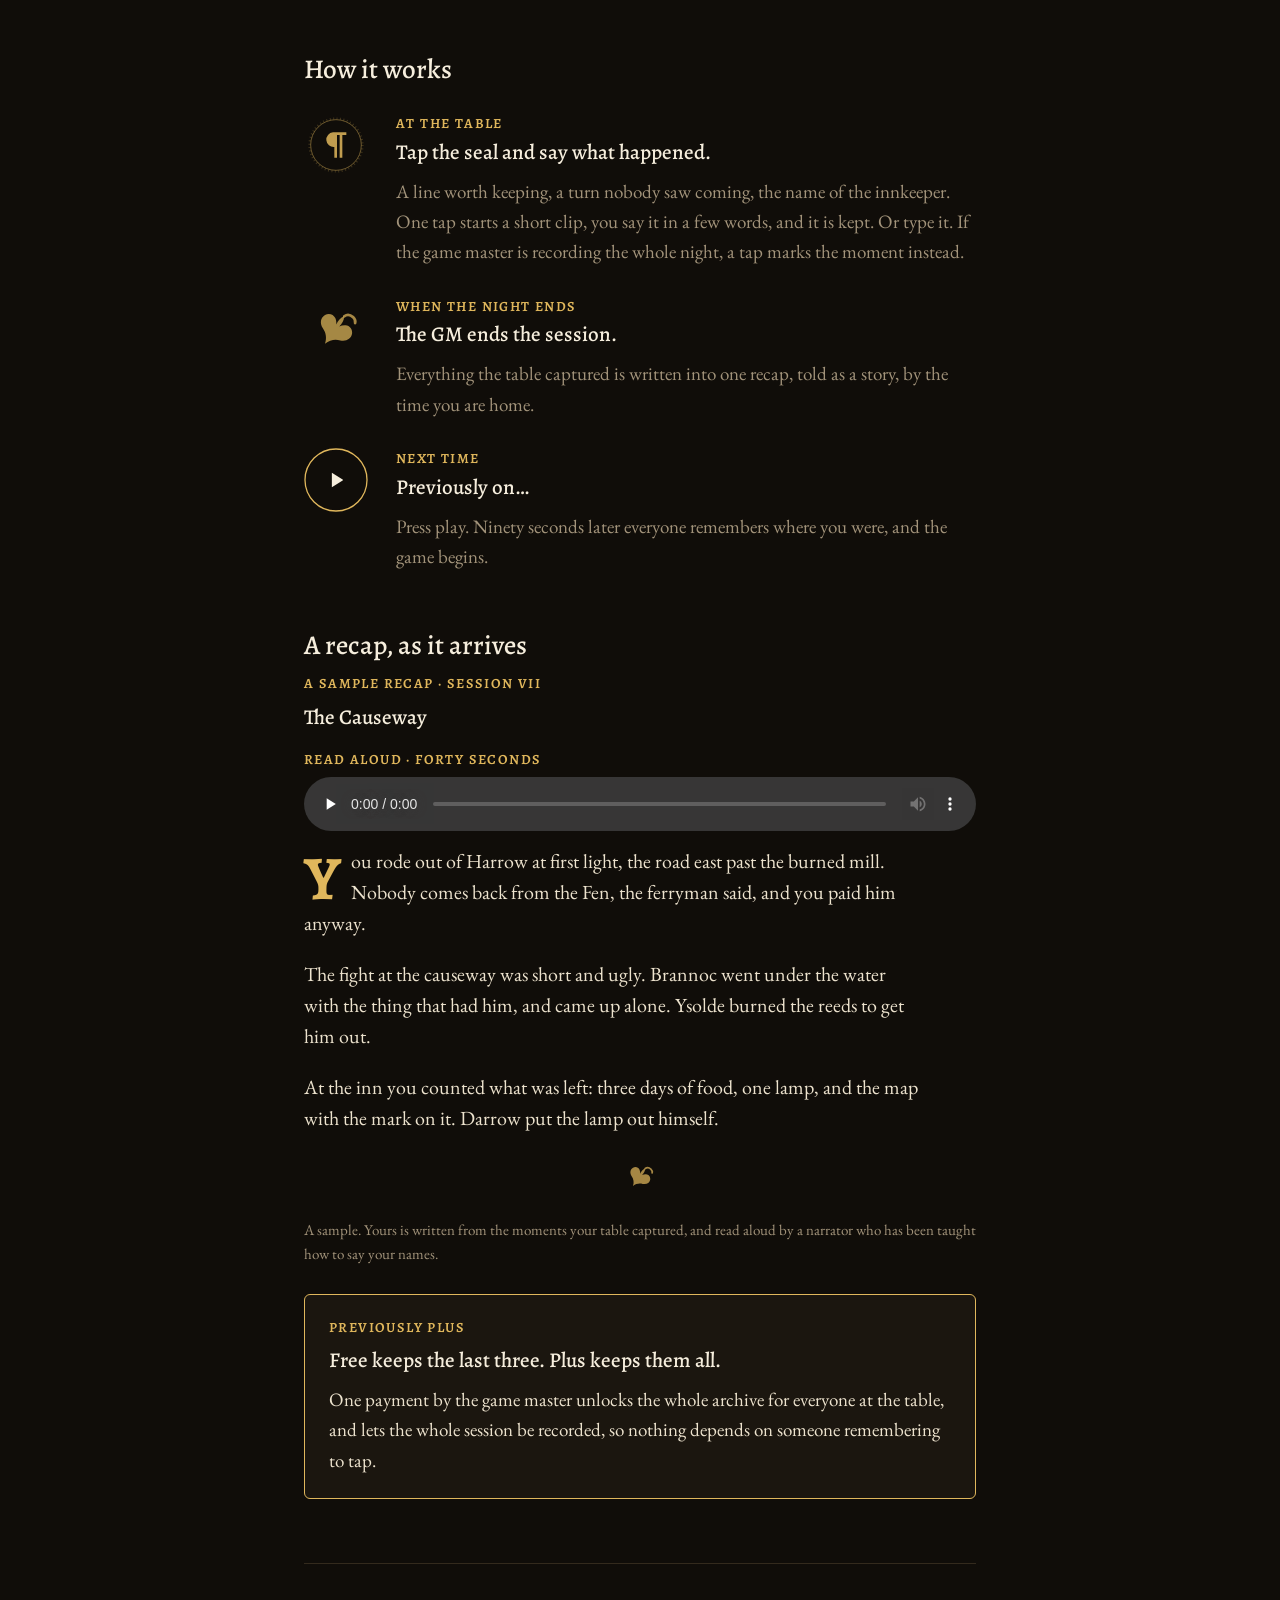
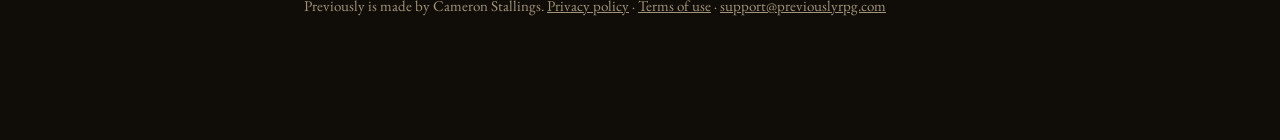
==== commit 732a1b07: "Publish 2026-09-24" ====
--- a/index.html
+++ b/index.html
@@ -181,7 +181,7 @@
     film.removeAttribute('autoplay')
     film.autoplay = false
     film.pause()
-  })()
+  })();
 
   // The seal's demonstration. Tap: the head reads Recording in ember, the
   // minute burns down the rim, numerals count over the wax. Tap again or
@@ -250,7 +250,7 @@
       if (seal.classList.contains('live')) stop(Date.now() - start)
       else begin()
     })
-  })()
+  })();
 </script>
 </body>
 </html>
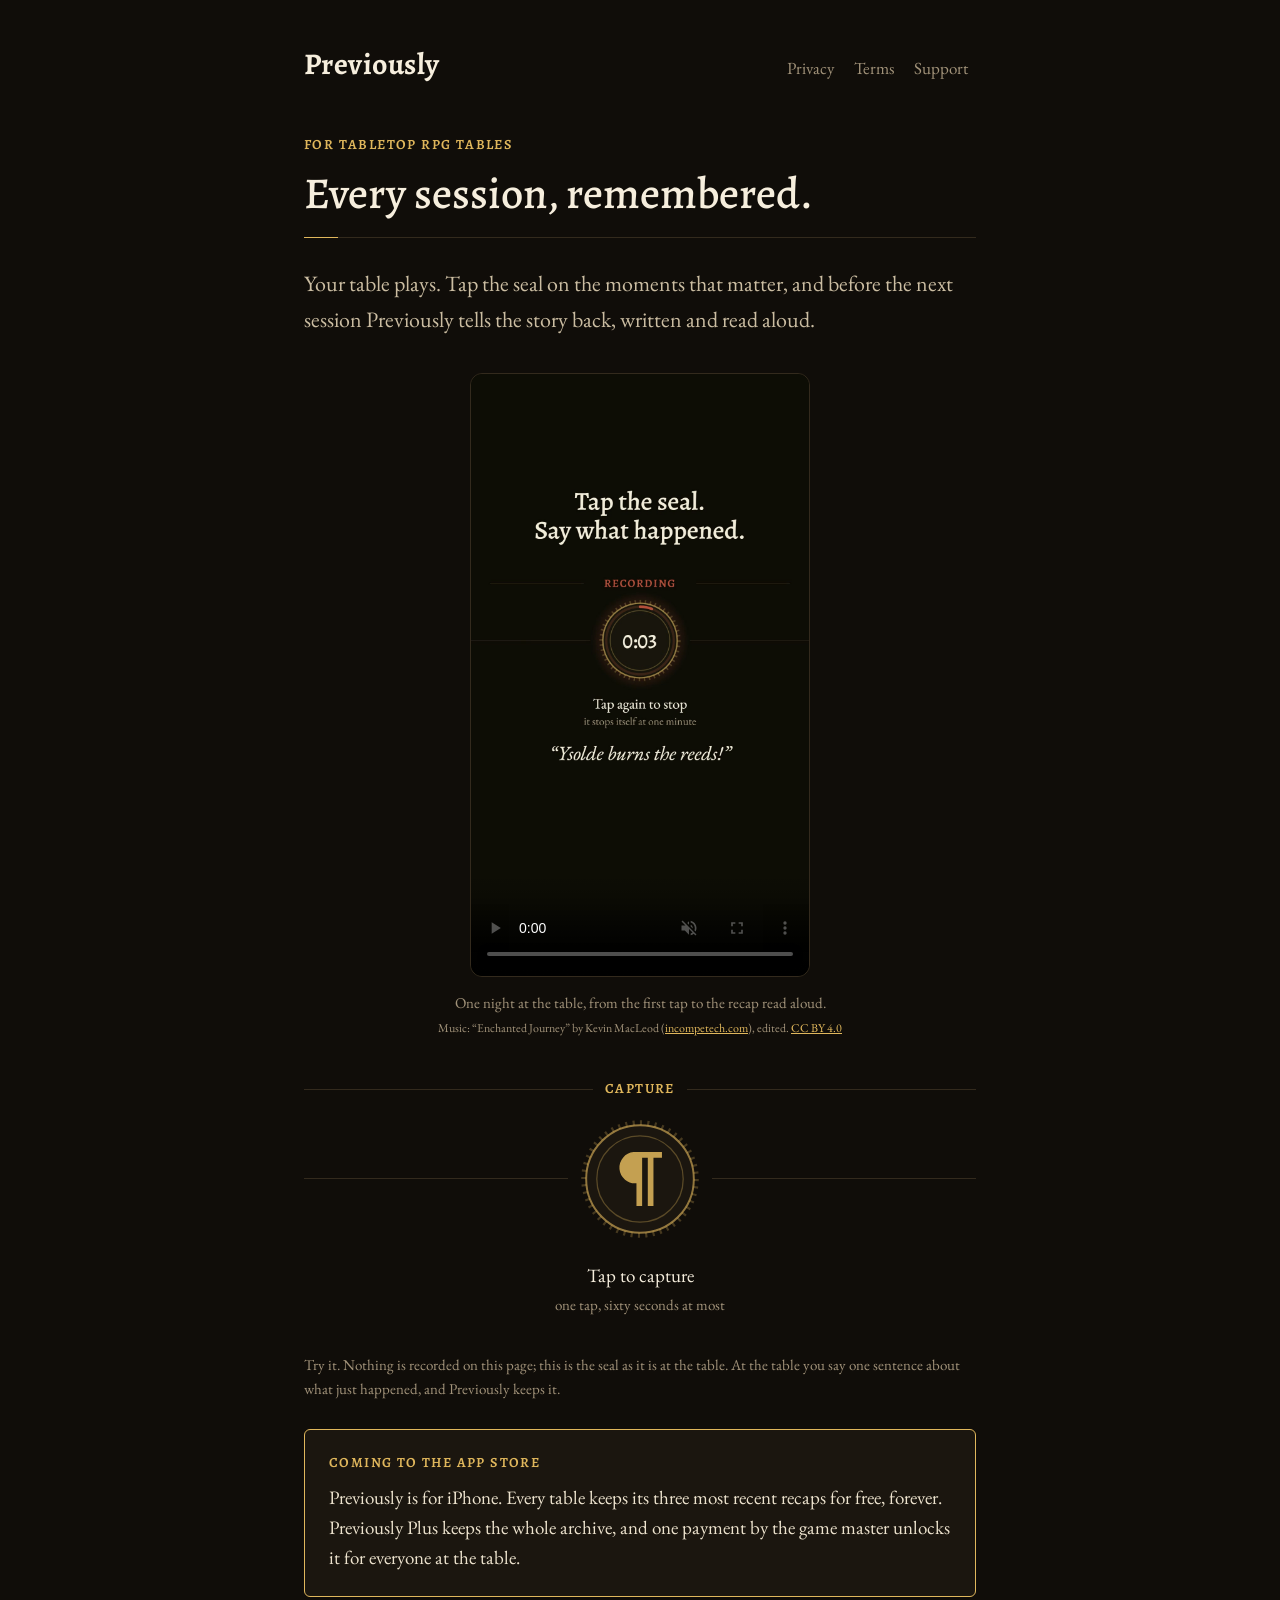
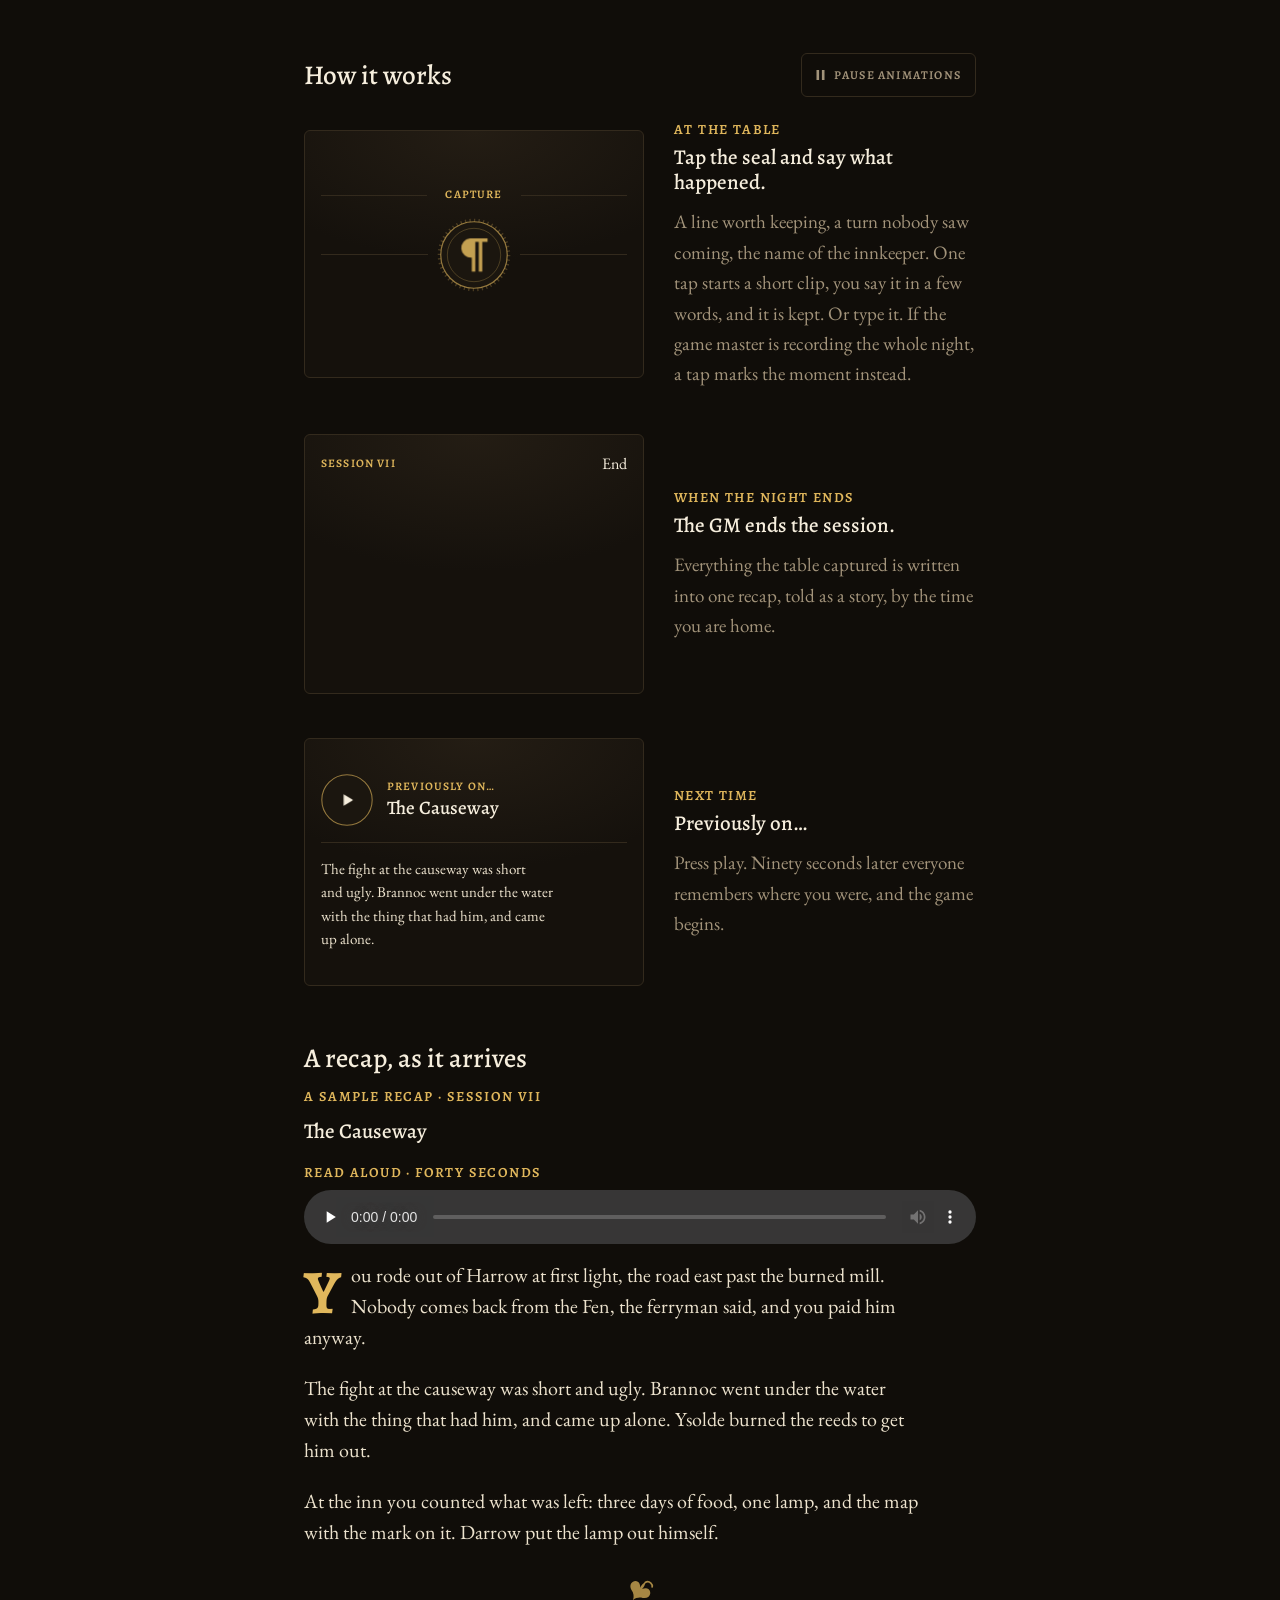
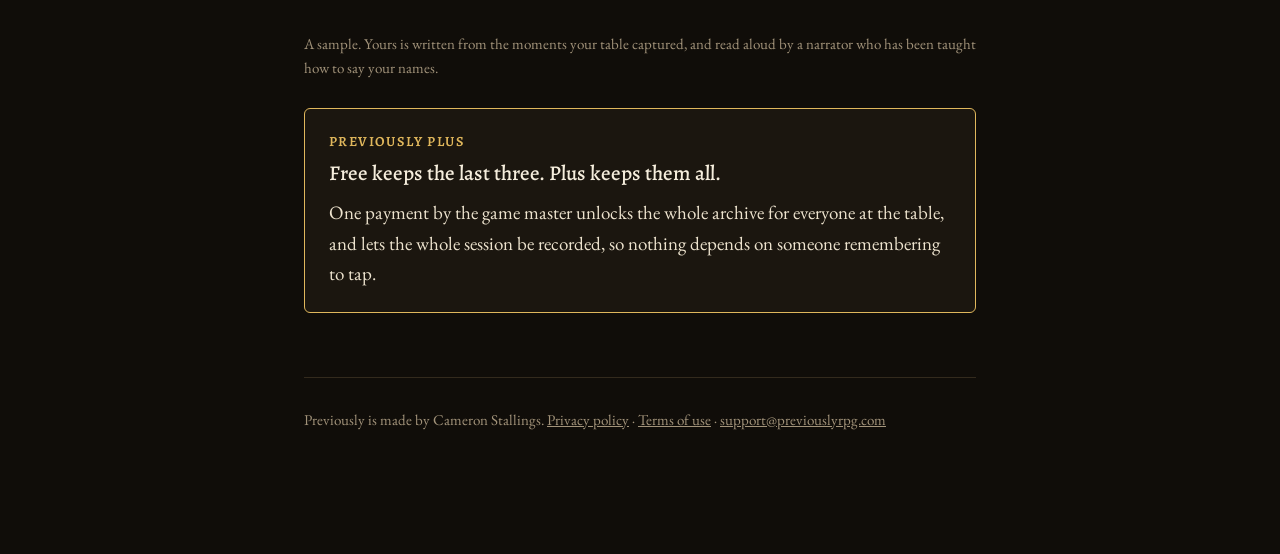
==== commit f83f4139: "Publish 2026-09-24" ====
--- a/index.html
+++ b/index.html
@@ -19,6 +19,342 @@
 <link rel="preconnect" href="https://fonts.gstatic.com" crossorigin>
 <link href="https://fonts.googleapis.com/css2?family=Alegreya:wght@500;600;700&family=EB+Garamond:ital,wght@0,400;0,500;0,600;1,400&display=swap" rel="stylesheet">
 <link rel="stylesheet" href="/assets/style.css">
+<style>
+/* ==========================================================================
+   THE PAGE'S MOTION, for this page only (404, the invite, privacy and terms
+   share style.css and are untouched). It acts out the night rather than
+   decorating it: the three welcome pages below each play the thing they
+   describe, in the app's own marks. Candle-slow, weighted, never a bounce.
+
+   The laws it keeps:
+   - Everything here moves only for readers who have not asked for less
+     motion. With Reduce Motion, no script, an old browser, or on paper,
+     every picture stands in its finished state: the resting style IS the
+     final frame, and the keyframes only ever describe the way there.
+   - Every entrance fills BACKWARDS, and no class ever hides anything: the
+     only hidden state is an animation's own first frame.
+   - Only transform and opacity move (clip-path for ink being written, and
+     the burn's stroke-dashoffset, as the seal itself does). Nothing moves
+     the layout.
+   - The three scenes loop, so they carry Pause animations (WCAG 2.2.2), and
+     they sleep while they are off screen.
+   ========================================================================== */
+
+@keyframes rise { from { opacity: 0; transform: translateY(14px); } to { opacity: 1; transform: none; } }
+@keyframes rise-far { from { opacity: 0; transform: translateY(24px); } to { opacity: 1; transform: none; } }
+@keyframes fade { from { opacity: 0; } to { opacity: 1; } }
+@keyframes draw { from { transform: scaleX(0); } to { transform: none; } }
+@keyframes settle { from { opacity: 0; transform: scale(.92); } to { opacity: 1; transform: none; } }
+@keyframes land { from { opacity: 0; transform: translateY(-10px) scale(.985); } to { opacity: 1; transform: none; } }
+@keyframes fleuron-in { from { opacity: 0; transform: rotate(-28deg) scale(.8); } to { opacity: 1; transform: none; } }
+
+/* ---- How it works: three stages, each a small scene of the app ------------- */
+.how-head { display: flex; align-items: center; justify-content: space-between; flex-wrap: wrap; gap: 6px 16px; margin: 56px 0 22px; }
+.how-head h2 { margin: 0; }
+@media (max-width: 479px) { .how-head { flex-direction: column; align-items: flex-start; } }
+.pause {
+  display: inline-flex; align-items: center; gap: 9px; min-height: 44px; margin: 0; padding: 0 14px;
+  background: none; border: 1px solid var(--rule); border-radius: 6px; color: var(--mute); cursor: pointer;
+  font-family: 'Alegreya', Georgia, serif; font-weight: 600; font-size: 12px; line-height: 1; letter-spacing: 0.1em; text-transform: uppercase;
+  touch-action: manipulation; -webkit-tap-highlight-color: transparent;
+}
+/* Until the script shows it, it holds its place unseen, so nothing moves when
+   it appears. With scripting off it never will, and takes no room. */
+.pause[hidden] { display: inline-flex; visibility: hidden; }
+@media (scripting: none) { .pause, .pause[hidden] { display: none; } }
+.pause svg { width: 9px; height: 10px; fill: currentColor; flex: none; }
+.pause .g-play { display: none; }
+.pause[aria-pressed="true"] .g-pause { display: none; }
+.pause[aria-pressed="true"] .g-play { display: block; }
+.pause[aria-pressed="true"] { color: var(--soft); }
+.pause:hover { border-color: var(--brass); color: var(--soft); }
+.pause:focus-visible { outline: 2px solid var(--brass); outline-offset: 3px; }
+
+.how { list-style: none; margin: 0; padding: 0; }
+.step { display: grid; gap: 18px; margin: 0 0 44px; }
+.step:last-child { margin-bottom: 8px; }
+.step .label { margin-bottom: 4px; }
+.step h3 { margin-top: 0; }
+.step .words p:last-child { margin-bottom: 0; }
+@media (min-width: 700px) {
+  .step { grid-template-columns: 340px 1fr; gap: 30px; align-items: center; }
+}
+
+/* A stage is lit from above by the app's own surfaces; brass stays structure. */
+.stage {
+  position: relative; overflow: hidden; min-height: 248px; padding: 18px 16px;
+  display: flex; flex-direction: column; justify-content: center;
+  background: radial-gradient(120% 85% at 50% 0%, var(--surface2), #15110C 62%);
+  border: 1px solid var(--rule); border-radius: 6px;
+  font-variant-numeric: lining-nums;
+}
+.stage .cap {
+  font-family: 'Alegreya', Georgia, serif; font-weight: 600; font-size: 11.5px; line-height: 1;
+  letter-spacing: 0.1em; text-transform: uppercase; color: var(--brass);
+}
+.stage .when { font-family: 'Alegreya', Georgia, serif; font-weight: 600; font-size: 10.5px; line-height: 1; letter-spacing: 0.08em; color: var(--mute); }
+.stage .card { position: relative; background: var(--surface); border: 1px solid var(--rule); border-radius: 6px; }
+
+/* 1. At the table: the seal is tapped, the minute burns, the moment lands. */
+.st1 .v-head { display: flex; align-items: center; gap: 10px; }
+.st1 .v-head::before, .st1 .v-head::after { content: ""; flex: 1; height: 1px; background: var(--rule); }
+.st1 .v-word { display: grid; justify-items: center; }
+.st1 .v-word > span { grid-area: 1 / 1; }
+.st1 .v-rec { color: var(--ember); opacity: 0; }
+.st1 .v-seal-row { display: flex; align-items: center; margin: 12px 0 16px; }
+.st1 .v-seal-row::before, .st1 .v-seal-row::after { content: ""; flex: 1; height: 1px; background: var(--rule); }
+.st1 .v-seal { position: relative; width: 84px; height: 84px; margin: 0 4px; flex: none; }
+.st1 .v-seal svg { position: absolute; inset: 0; width: 100%; height: 100%; overflow: visible; }
+.st1 .v-halo {
+  position: absolute; inset: -10px; border-radius: 50%; opacity: 0;
+  background: radial-gradient(closest-side, rgba(196,89,58,.95) 0, rgba(196,89,58,.55) 55%, rgba(196,89,58,0) 100%);
+}
+.st1 .v-burn { opacity: 0; }
+.st1 .v-num {
+  position: absolute; left: 0; right: 0; top: 50%; height: 26px; margin-top: -13px; overflow: hidden; opacity: 0;
+  text-align: center; font-family: 'Alegreya', Georgia, serif; font-weight: 500; font-size: 21px; line-height: 26px; color: var(--ink);
+}
+.st1 .v-num span { display: block; height: 26px; }
+.st1 .v-moment { padding: 10px 13px 11px; }
+/* The sentence is scaled to the stage so it stays whole on one line, and
+   may wrap rather than ever be cut. */
+.st1 .v-said { margin: 0; font-size: min(16px, 4.3vw); line-height: 1.4; color: var(--prose); }
+.st1 .v-moment .when { display: block; margin-top: 6px; }
+
+/* 2. When the night ends: End, and the moments gather into a page. The
+   cards and the page share one grid cell, so the stage is always as tall as
+   the taller of the two and nothing is cut or moves the layout. */
+.st2 .v-bar { display: flex; align-items: center; justify-content: space-between; height: 22px; margin-bottom: 12px; }
+.st2 .v-end { display: grid; justify-items: end; }
+.st2 .v-end > span { grid-area: 1 / 1; font-family: 'EB Garamond', Georgia, serif; font-size: 16px; line-height: 1; }
+.st2 .e1 { color: var(--ink); opacity: 0; }
+.st2 .e2 { color: var(--mute); font-style: italic; opacity: 0; }
+.st2 .v-field { display: grid; }
+.st2 .v-field > * { grid-area: 1 / 1; min-width: 0; }
+.st2 .v-cards { display: flex; flex-direction: column; gap: 7px; }
+.st2 .v-cards .card { min-height: 52px; padding: 8px 11px 7px; opacity: 0; }
+.st2 .v-cards .card .when { display: block; }
+.st2 .v-cards .card p { margin: 0 0 5px; font-size: min(14.5px, 3.75vw); line-height: 1.3; color: var(--prose); }
+.st2 .v-page {
+  position: relative; padding: 12px 14px 10px; border-radius: 6px;
+  background: var(--surface); border: 1px solid var(--rule);
+  display: flex; flex-direction: column;
+}
+.st2 .v-page::before { content: ""; position: absolute; left: 14px; right: 14px; top: 38px; height: 1px; background: linear-gradient(90deg, var(--brass) 0 26px, var(--rule) 26px); }
+.st2 .v-title { margin: 0 0 16px; font-family: 'Alegreya', Georgia, serif; font-weight: 500; font-size: 17px; line-height: 20px; color: var(--ink); }
+.st2 .v-text { position: relative; margin-bottom: 10px; }
+.st2 .v-versal {
+  position: absolute; left: 0; top: 1px; font-family: 'Alegreya', Georgia, serif; font-weight: 700; font-size: 38px; line-height: 34px; color: var(--brass);
+}
+.st2 .v-l { margin: 0; font-size: min(13.5px, 3.85vw); line-height: 18.5px; color: var(--prose); }
+.st2 .v-l.ind { padding-left: 27px; }
+.st2 .v-fleuron { display: flex; justify-content: center; margin-top: auto; }
+.st2 .v-fleuron svg { width: 18px; height: 18px; }
+
+/* 3. Next time: press play, and the story is told back. */
+.st3 .v-player { display: flex; align-items: center; gap: 14px; }
+.st3 .v-disc { position: relative; width: 52px; height: 52px; flex: none; }
+.st3 .v-disc svg { position: absolute; inset: 0; width: 100%; height: 100%; }
+.st3 .v-disc .hot { opacity: 0; }
+.st3 .v-disc .pz { opacity: 0; }
+.st3 .v-who { display: grid; gap: 5px; }
+.st3 .v-who b { font-family: 'Alegreya', Georgia, serif; font-weight: 500; font-size: 19px; line-height: 1.1; color: var(--ink); }
+.st3 .v-track { position: relative; height: 1px; margin: 16px 0 14px; background: var(--rule); }
+.st3 .v-fill { position: absolute; inset: 0; background: var(--brass); transform-origin: left center; }
+.st3 .v-read p { margin: 0; font-size: min(15px, 4.1vw); line-height: 1.55; color: var(--prose); }
+
+/* The loops, 12 seconds each; 1% is 120 ms. */
+@keyframes s1-press {
+  0%, 7.5% { transform: none; animation-timing-function: cubic-bezier(.3,0,.6,1); }
+  8.5% { transform: scale(.93); animation-timing-function: cubic-bezier(.2,.7,.2,1); }
+  11%, 52.5% { transform: none; animation-timing-function: cubic-bezier(.3,0,.6,1); }
+  53.5% { transform: scale(.93); animation-timing-function: cubic-bezier(.2,.7,.2,1); }
+  56%, 100% { transform: none; }
+}
+@keyframes s1-on { 0%, 8.5% { opacity: 0; } 10%, 53.5% { opacity: 1; } 55%, 100% { opacity: 0; } }
+@keyframes s1-off { 0%, 8.5% { opacity: 1; } 10%, 53.5% { opacity: 0; } 55%, 100% { opacity: 1; } }
+/* The halo follows a voice, the way the app's meter follows the room: read
+   ten times a second and moved to linearly, never eased, never bounced. */
+@keyframes s1-halo {
+  0%, 10% { opacity: 0; }
+  11.5% { opacity: .30; } 13% { opacity: .16; } 14.5% { opacity: .46; } 16% { opacity: .24; }
+  17.5% { opacity: .52; } 19% { opacity: .32; } 20.5% { opacity: .42; } 22% { opacity: .12; }
+  25% { opacity: .10; } 26.5% { opacity: .40; } 28% { opacity: .22; } 29.5% { opacity: .48; }
+  31% { opacity: .28; } 32.5% { opacity: .55; } 34% { opacity: .18; } 35.5% { opacity: .42; }
+  37% { opacity: .30; } 38.5% { opacity: .12; } 41% { opacity: .10; } 42.5% { opacity: .46; }
+  44% { opacity: .24; } 45.5% { opacity: .40; } 47% { opacity: .18; } 48.5% { opacity: .34; }
+  50% { opacity: .10; } 53.5%, 100% { opacity: 0; }
+}
+/* The head and the seal stand centred on the empty stage, and make room as
+   the moment lands beneath them. */
+@keyframes s1-room {
+  0%, 55% { transform: translateY(39px); animation-timing-function: cubic-bezier(.45,0,.25,1); }
+  61%, 96.667% { transform: none; animation-timing-function: cubic-bezier(.45,0,.35,1); }
+  100% { transform: translateY(39px); }
+}
+/* Five seconds of the minute, burnt down the rim: 55 sixtieths left. */
+@keyframes s1-arc { 0%, 10% { stroke-dashoffset: 216.77; } 51.667%, 55% { stroke-dashoffset: 198.71; } 56%, 100% { stroke-dashoffset: 216.77; } }
+@keyframes s1-count { 0%, 10% { transform: translateY(0); animation-timing-function: steps(5, end); } 51.667%, 100% { transform: translateY(-130px); } }
+/* The card is set down once the seal has mostly made room (it starts at
+   58.5%, when the head is 83% of the way up), so it never crosses the seal. */
+@keyframes s1-land {
+  0%, 58.5% { opacity: 0; transform: translateY(-14px); animation-timing-function: cubic-bezier(.2,.7,.25,1); }
+  64.5%, 91.667% { opacity: 1; transform: none; animation-timing-function: ease-in-out; }
+  96.667%, 100% { opacity: 0; transform: none; }
+}
+/* The words are written as the card settles, not after it. */
+@keyframes s1-ink { 0%, 60.5% { clip-path: inset(0 100% 0 0); animation-timing-function: cubic-bezier(.45,.05,.55,.95); } 68.833%, 100% { clip-path: inset(0 0 0 0); } }
+
+@keyframes s2-c1 {
+  0%, 2.5% { opacity: 0; transform: translateY(10px); animation-timing-function: cubic-bezier(.2,.7,.25,1); }
+  8.333%, 30% { opacity: 1; transform: none; animation-timing-function: cubic-bezier(.55,0,.3,1); }
+  39% { opacity: 1; transform: translateY(59px) rotate(-2.5deg) scale(.9); animation-timing-function: ease-in; }
+  43.333%, 100% { opacity: 0; transform: translateY(59px) rotate(-2.5deg) scale(.88); }
+}
+@keyframes s2-c2 {
+  0%, 7.5% { opacity: 0; transform: translateY(10px); animation-timing-function: cubic-bezier(.2,.7,.25,1); }
+  13.333%, 30% { opacity: 1; transform: none; animation-timing-function: cubic-bezier(.55,0,.3,1); }
+  39% { opacity: 1; transform: rotate(1.2deg) scale(.9); animation-timing-function: ease-in; }
+  43.333%, 100% { opacity: 0; transform: rotate(1.2deg) scale(.88); }
+}
+@keyframes s2-c3 {
+  0%, 12.5% { opacity: 0; transform: translateY(10px); animation-timing-function: cubic-bezier(.2,.7,.25,1); }
+  18.333%, 30% { opacity: 1; transform: none; animation-timing-function: cubic-bezier(.55,0,.3,1); }
+  39% { opacity: 1; transform: translateY(-59px) rotate(2.8deg) scale(.9); animation-timing-function: ease-in; }
+  43.333%, 100% { opacity: 0; transform: translateY(-59px) rotate(2.8deg) scale(.88); }
+}
+/* As the moments gather, their words go out, so what stacks is blank leaves. */
+@keyframes s2-blank { 0%, 30% { opacity: 1; } 35.5%, 100% { opacity: 0; } }
+@keyframes s2-end-press { 0%, 24.5% { transform: none; } 25.5% { transform: scale(.9); } 27.5%, 100% { transform: none; } }
+@keyframes s2-e1 { 0%, 25.5% { opacity: 1; } 27%, 96.667% { opacity: 0; } 100% { opacity: 1; } }
+@keyframes s2-e2 { 0%, 26.5% { opacity: 0; } 28.5%, 75% { opacity: 1; } 78.333%, 100% { opacity: 0; } }
+@keyframes s2-page {
+  0%, 36.667% { opacity: 0; transform: translateY(8px) scale(.96); animation-timing-function: cubic-bezier(.2,.7,.25,1); }
+  45%, 91.667% { opacity: 1; transform: none; animation-timing-function: ease-in-out; }
+  96.667%, 100% { opacity: 0; transform: none; }
+}
+/* The versal and the first line begin as the page lands, so the page never
+   stands with only its title. */
+@keyframes s2-versal { 0%, 41.667% { opacity: 0; } 45.833%, 100% { opacity: 1; } }
+@keyframes s2-l1 { 0%, 43% { clip-path: inset(0 100% 0 0); } 50.5%, 100% { clip-path: inset(0 0 0 0); } }
+@keyframes s2-l2 { 0%, 49.667% { clip-path: inset(0 100% 0 0); } 57.167%, 100% { clip-path: inset(0 0 0 0); } }
+@keyframes s2-l3 { 0%, 56.333% { clip-path: inset(0 100% 0 0); } 63.833%, 100% { clip-path: inset(0 0 0 0); } }
+@keyframes s2-l4 { 0%, 63% { clip-path: inset(0 100% 0 0); } 70.5%, 100% { clip-path: inset(0 0 0 0); } }
+@keyframes s2-fleuron {
+  0%, 70.5% { opacity: 0; transform: rotate(-28deg) scale(.7); animation-timing-function: cubic-bezier(.2,.7,.25,1); }
+  77.167%, 100% { opacity: 1; transform: none; }
+}
+
+/* The recap lines stay at full ink throughout: only the press, the play and
+   pause marks, the ring and the brass track move. */
+@keyframes s3-press { 0%, 7.5% { transform: none; } 8.5% { transform: scale(.92); } 11%, 100% { transform: none; } }
+@keyframes s3-play { 0%, 8.333% { opacity: 1; } 9.167%, 80% { opacity: 0; } 81.667%, 100% { opacity: 1; } }
+@keyframes s3-pause { 0%, 8.333% { opacity: 0; } 9.167%, 80% { opacity: 1; } 81.667%, 100% { opacity: 0; } }
+@keyframes s3-fill {
+  0%, 10% { opacity: 1; transform: scaleX(0); }
+  80%, 91.667% { opacity: 1; transform: none; }
+  96.667% { opacity: 0; transform: none; }
+  97.5%, 100% { opacity: 0; transform: scaleX(0); }
+}
+
+@media (prefers-reduced-motion: no-preference) {
+  /* The opening: the words rise in, and the brass rule is drawn. */
+  header + .label { animation: rise 1100ms cubic-bezier(.2,.65,.25,1) backwards; }
+  header + .label + h1 { animation: rise 1100ms cubic-bezier(.2,.65,.25,1) 110ms backwards; }
+  header + .label + h1 + .rule { transform-origin: left center; animation: draw 1300ms cubic-bezier(.65,0,.35,1) 380ms backwards; }
+  header + .label + h1 + .rule + .lede { animation: rise 1100ms cubic-bezier(.2,.65,.25,1) 300ms backwards; }
+
+  /* Reveals. The script adds .in just BEFORE an element scrolls into view,
+     and never to one already on screen, with a 90 ms stagger. */
+  [data-reveal].in { animation: rise 1000ms cubic-bezier(.2,.65,.25,1) var(--d, 0ms) backwards; }
+  .fleuron.in { animation: none; }
+  .fleuron.in svg { animation: fleuron-in 1300ms cubic-bezier(.2,.65,.25,1) var(--d, 0ms) backwards; }
+  .step.in { animation: none; }
+  .step.in .stage { animation: rise-far 1100ms cubic-bezier(.2,.65,.25,1) var(--d, 0ms) backwards; }
+  .step.in .words { animation: rise 1000ms cubic-bezier(.2,.65,.25,1) calc(var(--d, 0ms) + 140ms) backwards; }
+
+  /* The seal arrives: the head's rules draw out from Capture, the page rule
+     runs in toward the seal, the seal settles, and the words come up. */
+  .capture.in { animation: none; }
+  .capture.in .head-row::before { transform-origin: right center; animation: draw 1000ms cubic-bezier(.65,0,.35,1) backwards; }
+  .capture.in .head-row::after { transform-origin: left center; animation: draw 1000ms cubic-bezier(.65,0,.35,1) backwards; }
+  .capture.in .head-row .label { animation: fade 800ms ease-out 150ms backwards; }
+  .capture.in .seal-row::before { transform-origin: left center; animation: draw 1100ms cubic-bezier(.65,0,.35,1) 120ms backwards; }
+  .capture.in .seal-row::after { transform-origin: right center; animation: draw 1100ms cubic-bezier(.65,0,.35,1) 120ms backwards; }
+  .capture.in .hero-seal > svg { animation: settle 1000ms cubic-bezier(.2,.65,.25,1) 260ms backwards; }
+  .capture.in .seal-label { animation: rise 900ms cubic-bezier(.2,.65,.25,1) 520ms backwards; }
+  .capture.in .seal-gloss { animation: rise 900ms cubic-bezier(.2,.65,.25,1) 600ms backwards; }
+  .capture.in .fine { animation: fade 900ms ease-out 700ms backwards; }
+
+  /* A moment card is set down beneath the seal, not dropped. */
+  .moments .moment { animation: land 700ms cubic-bezier(.2,.65,.25,1) backwards; }
+
+  /* A loop runs only once its step is near the screen (the script adds .on),
+     so a reader coming down to it arrives at the start of the scene, not the
+     middle. The one exception is .late, below. */
+  .step.on .sd, .step.on .st2 .card > * {
+    animation-duration: 12s; animation-timing-function: linear;
+    animation-iteration-count: infinite; animation-fill-mode: both; animation-delay: 250ms;
+  }
+  .step.away .sd, .step.away .st2 .card > * { animation-play-state: paused; }
+  /* On a wide screen the three can come into view together: let them take turns. */
+  @media (min-width: 700px) {
+    .step.on.s2 .sd, .step.on.s2 .st2 .card > * { animation-delay: 1000ms; }
+    .step.on.s3 .sd { animation-delay: 1750ms; }
+  }
+  /* A scene first armed while it is already on screen (a reload that restores
+     the scroll, a jump, a tall screen, or scrolled up into) joins its loop at
+     the finished frame it is showing, instead of cutting to the start. Each
+     offset sits inside its scene's finished stretch (s1 8.26 to 11 s, s2 9.4
+     to 11 s, s3 9.8 to 11 s), and they differ, so the three still take
+     turns. This comes after the wide-screen delays, and wins over them. */
+  .step.s1 { --late: -8.4s; } .step.s2 { --late: -9.6s; } .step.s3 { --late: -10s; }
+  .step.on.late .sd, .step.on.late .st2 .card > * { animation-delay: var(--late); }
+
+  .step.on .st1 .v-seal { animation-name: s1-press; }
+  .step.on .st1 .v-rec, .step.on .st1 .v-burn, .step.on .st1 .v-num { animation-name: s1-on; }
+  .step.on .st1 .v-cap, .step.on .st1 .v-device { animation-name: s1-off; }
+  .step.on .st1 .v-halo { animation-name: s1-halo; }
+  .step.on .st1 .v-arc { animation-name: s1-arc; }
+  .step.on .st1 .v-strip { animation-name: s1-count; }
+  .step.on .st1 .v-moment { animation-name: s1-land; }
+  .step.on .st1 .v-said { animation-name: s1-ink; }
+  .step.on .st1 .v-top { animation-name: s1-room; }
+
+  .step.on .st2 .card > * { animation-name: s2-blank; }
+  .step.on .st2 .c1 { animation-name: s2-c1; }
+  .step.on .st2 .c2 { animation-name: s2-c2; }
+  .step.on .st2 .c3 { animation-name: s2-c3; }
+  .step.on .st2 .v-end { animation-name: s2-end-press; }
+  .step.on .st2 .e1 { animation-name: s2-e1; }
+  .step.on .st2 .e2 { animation-name: s2-e2; }
+  .step.on .st2 .v-page { animation-name: s2-page; }
+  .step.on .st2 .v-versal { animation-name: s2-versal; }
+  .step.on .st2 .l1 { animation-name: s2-l1; }
+  .step.on .st2 .l2 { animation-name: s2-l2; }
+  .step.on .st2 .l3 { animation-name: s2-l3; }
+  .step.on .st2 .l4 { animation-name: s2-l4; }
+  .step.on .st2 .v-fleuron svg { animation-name: s2-fleuron; }
+
+  .step.on .st3 .v-disc { animation-name: s3-press; }
+  .step.on .st3 .pl { animation-name: s3-play; }
+  .step.on .st3 .pz, .step.on .st3 .hot { animation-name: s3-pause; }
+  .step.on .st3 .v-fill { animation-name: s3-fill; }
+
+  /* Paused: every picture stands in its finished frame. */
+  .how.paused .sd, .how.paused .st2 .card > * { animation: none !important; }
+
+  .pause { transition: transform 180ms cubic-bezier(.2,.7,.2,1); }
+  .pause:active { transform: scale(.97); transition-duration: 80ms; }
+}
+@media (prefers-reduced-motion: reduce) { .pause, .pause[hidden] { display: none; } }
+
+/* On paper every picture is its finished frame, and the Pause is not needed. */
+@media print {
+  *, *::before, *::after { animation: none !important; transition: none !important; }
+  .pause, .pause[hidden] { display: none !important; }
+}
+</style>
 </head>
 <body>
 <div class="wrap">
@@ -47,7 +383,7 @@
   <!-- The capture seal, exactly as it is drawn in the app, and it works: tap
        it and it records for six seconds, then a moment lands beneath it.
        Nothing here touches a microphone. -->
-  <section aria-label="The capture seal">
+  <section class="capture" aria-label="The capture seal" data-reveal>
     <div class="head-row"><span class="label" id="seal-head">Capture</span></div>
     <div class="seal-row">
       <button class="hero-seal" id="seal" type="button" aria-pressed="false" aria-label="Tap to capture. A demonstration; nothing is recorded on this page.">
@@ -72,59 +408,127 @@
     <p class="fine">Try it. Nothing is recorded on this page; this is the seal as it is at the table. At the table you say one sentence about what just happened, and Previously keeps it.</p>
   </section>
 
-  <div class="notice">
+  <div class="notice" data-reveal>
     <p class="label">Coming to the App Store</p>
     <p>Previously is for iPhone. Every table keeps its three most recent recaps for free, forever. Previously Plus keeps the whole archive, and one payment by the game master unlocks it for everyone at the table.</p>
   </div>
 
-  <h2 id="how">How it works</h2>
-
-  <!-- The three welcome pages of the app, word for word (app/welcome.tsx),
-       with the marks the app uses for them. Change one and change the other. -->
-  <div class="device-row">
-    <div class="device" aria-hidden="true">
-      <svg viewBox="0 0 96 96">
-        <circle cx="48" cy="48" r="38" fill="none" stroke="#E0B75C" stroke-opacity=".5" stroke-width="1.3"/>
-        <circle cx="48" cy="48" r="39.8" fill="none" stroke="#E0B75C" stroke-opacity=".22" stroke-width="3.2" stroke-dasharray="1.5 3.7"/>
-        <path d="M56 30 h20 v4 h-6 v34 h-4 V34 h-4 v34 h-4 V52 A11 11 0 0 1 56 30 Z" fill="#E0B75C" fill-opacity=".85" transform="translate(-12.5 -1)"/>
-      </svg>
-    </div>
-    <div>
-      <p class="label">At the table</p>
-      <h3>Tap the seal and say what happened.</h3>
-      <p class="mute">A line worth keeping, a turn nobody saw coming, the name of the innkeeper. One tap starts a short clip, you say it in a few words, and it is kept. Or type it. If the game master is recording the whole night, a tap marks the moment instead.</p>
-    </div>
+  <!-- The three welcome pages of the app, word for word (app/welcome.tsx).
+       Change one and change the other. Each stands beside a small scene that
+       plays what it says, drawn in the app's own marks; the scenes are
+       pictures (aria-hidden), and the words beside them are the page. Every
+       scene's resting style is its last frame, so with Reduce Motion, with
+       no script, paused, or printed, it shows the finished picture. The words
+       inside the scenes are the page's own: the seal's sample lines, in the
+       order they were said, and the sample recap below. -->
+  <div class="how-head">
+    <h2 id="how" data-reveal>How it works</h2>
+    <button class="pause" id="how-pause" type="button" aria-pressed="false" aria-controls="how-list" data-reveal hidden>
+      <svg class="g-pause" viewBox="0 0 9 10" aria-hidden="true"><path d="M0.5 0h2.6v10H0.5zM5.9 0h2.6v10H5.9z"/></svg>
+      <svg class="g-play" viewBox="0 0 9 10" aria-hidden="true"><path d="M0.5 0l8.5 5-8.5 5z"/></svg>
+      <span>Pause animations</span>
+    </button>
   </div>
 
-  <div class="device-row">
-    <div class="device" aria-hidden="true">
-      <svg viewBox="0 0 24 24" style="width:44px;height:44px">
-        <g transform="rotate(35 12 12)">
-          <path d="M12 22.5 C 11 19, 8.8 17.2, 6.2 16.2 C 3.2 15, 1.8 12.2, 3 9.6 C 4 7.4, 6.6 6.6, 8.6 7.8 C 9.6 8.4, 10.4 9.3, 11 10.3 C 10.6 8.2, 10.8 6, 12 4.2 C 13.2 6, 13.4 8.2, 13 10.3 C 13.6 9.3, 14.4 8.4, 15.4 7.8 C 17.4 6.6, 20 7.4, 21 9.6 C 22.2 12.2, 20.8 15, 17.8 16.2 C 15.2 17.2, 13 19, 12 22.5 Z" fill="#E0B75C" fill-opacity=".72"/>
-          <path d="M12 4.2 C 12.6 2.6, 14.2 1.6, 16.2 1.8 C 17.6 2, 18.6 2.8, 19 3.8" fill="none" stroke="#E0B75C" stroke-opacity=".72" stroke-width="1.5" stroke-linecap="round"/>
-        </g>
-      </svg>
-    </div>
-    <div>
-      <p class="label">When the night ends</p>
-      <h3>The GM ends the session.</h3>
-      <p class="mute">Everything the table captured is written into one recap, told as a story, by the time you are home.</p>
-    </div>
-  </div>
-
-  <div class="device-row">
-    <div class="device" aria-hidden="true">
-      <svg viewBox="0 0 64 64">
-        <circle cx="32" cy="32" r="31" fill="none" stroke="#E0B75C" stroke-width="1.3"/>
-        <path d="M7.5 4.2 L19.2 11.4 a0.7 0.7 0 0 1 0 1.2 L7.5 19.8 Z" fill="#F6EEDD" transform="translate(32 32) scale(0.92) translate(-12 -12)"/>
-      </svg>
-    </div>
-    <div>
-      <p class="label">Next time</p>
-      <h3>Previously on…</h3>
-      <p class="mute">Press play. Ninety seconds later everyone remembers where you were, and the game begins.</p>
-    </div>
-  </div>
+  <ol class="how" id="how-list" role="list" aria-labelledby="how">
+    <li class="step s1" data-reveal>
+      <div class="stage st1" aria-hidden="true">
+        <div class="v-top sd">
+        <div class="v-head"><span class="v-word"><span class="cap v-cap sd">Capture</span><span class="cap v-rec sd">Recording</span></span></div>
+        <div class="v-seal-row">
+          <div class="v-seal sd">
+            <span class="v-halo sd"></span>
+            <svg viewBox="0 0 96 96">
+              <circle cx="48" cy="48" r="38" fill="#1B160F"/>
+              <circle cx="48" cy="48" r="39.8" fill="none" stroke="#E0B75C" stroke-opacity=".26" stroke-width="3.4" stroke-dasharray="1.5 3.7"/>
+              <circle cx="48" cy="48" r="38" fill="none" stroke="#E0B75C" stroke-opacity=".62" stroke-width="1.4"/>
+              <circle cx="48" cy="48" r="30.5" fill="none" stroke="#E0B75C" stroke-opacity=".32" stroke-width=".9"/>
+              <g class="v-burn sd">
+                <circle cx="48" cy="48" r="34.5" fill="none" stroke="#C4593A" stroke-opacity=".24" stroke-width="2.4"/>
+                <circle class="v-arc sd" cx="48" cy="48" r="34.5" fill="none" stroke="#C4593A" stroke-width="2.8" stroke-linecap="round" stroke-dasharray="216.77" stroke-dashoffset="216.77" transform="rotate(-90 48 48)"/>
+              </g>
+              <path class="v-device sd" d="M56 30 h20 v4 h-6 v34 h-4 V34 h-4 v34 h-4 V52 A11 11 0 0 1 56 30 Z" fill="#E0B75C" fill-opacity=".86" transform="translate(-12.5 -1)"/>
+            </svg>
+            <span class="v-num sd"><span class="v-strip sd"><span>0:00</span><span>0:01</span><span>0:02</span><span>0:03</span><span>0:04</span><span>0:05</span></span></span>
+          </div>
+        </div>
+        </div>
+        <div class="card v-moment sd">
+          <p class="v-said sd">The ferryman says nobody comes back from the Fen.</p>
+          <span class="when">9:14 PM · 5s</span>
+        </div>
+      </div>
+      <div class="words">
+        <p class="label">At the table</p>
+        <h3>Tap the seal and say what happened.</h3>
+        <p class="mute">A line worth keeping, a turn nobody saw coming, the name of the innkeeper. One tap starts a short clip, you say it in a few words, and it is kept. Or type it. If the game master is recording the whole night, a tap marks the moment instead.</p>
+      </div>
+    </li>
+
+    <li class="step s2" data-reveal>
+      <div class="stage st2" aria-hidden="true">
+        <div class="v-bar"><span class="cap">Session VII</span><span class="v-end sd"><span class="e1 sd">End</span><span class="e2 sd">Writing</span></span></div>
+        <div class="v-field">
+          <div class="v-cards">
+            <div class="card c1 sd"><p>Left Harrow at first light, past the burned mill.</p><span class="when">8:02 PM · 4s</span></div>
+            <div class="card c2 sd"><p>The ferryman says nobody comes back from the Fen.</p><span class="when">9:14 PM · 5s</span></div>
+            <div class="card c3 sd"><p>We paid him anyway.</p><span class="when">10:47 PM · 3s</span></div>
+          </div>
+          <div class="v-page sd">
+            <p class="v-title">The Causeway</p>
+            <div class="v-text">
+              <span class="v-versal sd">Y</span>
+              <p class="v-l ind l1 sd">ou rode out of Harrow at first light,</p>
+              <p class="v-l ind l2 sd">the road east past the burned mill.</p>
+              <p class="v-l l3 sd">Nobody comes back from the Fen, the</p>
+              <p class="v-l l4 sd">ferryman said, and you paid him anyway.</p>
+            </div>
+            <div class="v-fleuron">
+              <svg class="sd" viewBox="0 0 24 24">
+                <g transform="rotate(35 12 12)">
+                  <path d="M12 22.5 C 11 19, 8.8 17.2, 6.2 16.2 C 3.2 15, 1.8 12.2, 3 9.6 C 4 7.4, 6.6 6.6, 8.6 7.8 C 9.6 8.4, 10.4 9.3, 11 10.3 C 10.6 8.2, 10.8 6, 12 4.2 C 13.2 6, 13.4 8.2, 13 10.3 C 13.6 9.3, 14.4 8.4, 15.4 7.8 C 17.4 6.6, 20 7.4, 21 9.6 C 22.2 12.2, 20.8 15, 17.8 16.2 C 15.2 17.2, 13 19, 12 22.5 Z" fill="#E0B75C" fill-opacity=".72"/>
+                  <path d="M12 4.2 C 12.6 2.6, 14.2 1.6, 16.2 1.8 C 17.6 2, 18.6 2.8, 19 3.8" fill="none" stroke="#E0B75C" stroke-opacity=".72" stroke-width="1.5" stroke-linecap="round"/>
+                </g>
+              </svg>
+            </div>
+          </div>
+        </div>
+      </div>
+      <div class="words">
+        <p class="label">When the night ends</p>
+        <h3>The GM ends the session.</h3>
+        <p class="mute">Everything the table captured is written into one recap, told as a story, by the time you are home.</p>
+      </div>
+    </li>
+
+    <li class="step s3" data-reveal>
+      <div class="stage st3" aria-hidden="true">
+        <div class="v-player">
+          <div class="v-disc sd">
+            <svg viewBox="0 0 64 64">
+              <circle cx="32" cy="32" r="31" fill="#1B160F" stroke="#E0B75C" stroke-opacity=".62" stroke-width="1.3"/>
+              <circle class="hot sd" cx="32" cy="32" r="31" fill="none" stroke="#E0B75C" stroke-width="1.3"/>
+              <path class="pl sd" d="M7.5 4.2 L19.2 11.4 a0.7 0.7 0 0 1 0 1.2 L7.5 19.8 Z" fill="#F6EEDD" transform="translate(32 32) scale(0.92) translate(-12 -12)"/>
+              <path class="pz sd" d="M8.5 4.5 h3 v15 h-3 Z M14.5 4.5 h3 v15 h-3 Z" fill="#F6EEDD" transform="translate(32 32) scale(0.92) translate(-13 -12)"/>
+            </svg>
+          </div>
+          <div class="v-who"><span class="cap">Previously on…</span><b>The Causeway</b></div>
+        </div>
+        <div class="v-track"><span class="v-fill sd"></span></div>
+        <div class="v-read">
+          <p>The fight at the causeway was short</p>
+          <p>and ugly. Brannoc went under the water</p>
+          <p>with the thing that had him, and came</p>
+          <p>up alone.</p>
+        </div>
+      </div>
+      <div class="words">
+        <p class="label">Next time</p>
+        <h3>Previously on…</h3>
+        <p class="mute">Press play. Ninety seconds later everyone remembers where you were, and the game begins.</p>
+      </div>
+    </li>
+  </ol>
 
   <!-- The sample recap is the app's own: the one the paywall plays to a GM
        with no table yet (SAMPLE in app/paywall.tsx). The words are copied
@@ -138,21 +542,21 @@
        preload="none" and no autoplay: nothing is fetched and nothing makes a
        sound until the reader presses play. The launch film above plays
        itself only because it is muted. -->
-  <h2>A recap, as it arrives</h2>
-  <p class="label">A sample recap · Session VII</p>
-  <h3 style="margin-top:0">The Causeway</h3>
-  <div class="listen">
+  <h2 data-reveal>A recap, as it arrives</h2>
+  <p class="label" data-reveal>A sample recap · Session VII</p>
+  <h3 style="margin-top:0" data-reveal>The Causeway</h3>
+  <div class="listen" data-reveal>
     <p class="label" id="sample-listen">Read aloud · forty seconds</p>
     <audio controls preload="none" src="/assets/the-causeway.mp3" aria-labelledby="sample-listen">
       <a href="/assets/the-causeway.mp3">Listen to the sample recap</a>
     </audio>
   </div>
   <div class="prose">
-    <p>You rode out of Harrow at first light, the road east past the burned mill. Nobody comes back from the Fen, the ferryman said, and you paid him anyway.</p>
-    <p>The fight at the causeway was short and ugly. Brannoc went under the water with the thing that had him, and came up alone. Ysolde burned the reeds to get him out.</p>
-    <p>At the inn you counted what was left: three days of food, one lamp, and the map with the mark on it. Darrow put the lamp out himself.</p>
+    <p data-reveal>You rode out of Harrow at first light, the road east past the burned mill. Nobody comes back from the Fen, the ferryman said, and you paid him anyway.</p>
+    <p data-reveal>The fight at the causeway was short and ugly. Brannoc went under the water with the thing that had him, and came up alone. Ysolde burned the reeds to get him out.</p>
+    <p data-reveal>At the inn you counted what was left: three days of food, one lamp, and the map with the mark on it. Darrow put the lamp out himself.</p>
   </div>
-  <div class="fleuron" aria-hidden="true">
+  <div class="fleuron" aria-hidden="true" data-reveal>
     <svg viewBox="0 0 24 24">
       <g transform="rotate(35 12 12)">
         <path d="M12 22.5 C 11 19, 8.8 17.2, 6.2 16.2 C 3.2 15, 1.8 12.2, 3 9.6 C 4 7.4, 6.6 6.6, 8.6 7.8 C 9.6 8.4, 10.4 9.3, 11 10.3 C 10.6 8.2, 10.8 6, 12 4.2 C 13.2 6, 13.4 8.2, 13 10.3 C 13.6 9.3, 14.4 8.4, 15.4 7.8 C 17.4 6.6, 20 7.4, 21 9.6 C 22.2 12.2, 20.8 15, 17.8 16.2 C 15.2 17.2, 13 19, 12 22.5 Z" fill="#E0B75C" fill-opacity=".72"/>
@@ -160,9 +564,9 @@
       </g>
     </svg>
   </div>
-  <p class="fine">A sample. Yours is written from the moments your table captured, and read aloud by a narrator who has been taught how to say your names.</p>
-
-  <div class="notice">
+  <p class="fine" data-reveal>A sample. Yours is written from the moments your table captured, and read aloud by a narrator who has been taught how to say your names.</p>
+
+  <div class="notice" data-reveal>
     <p class="label">Previously Plus</p>
     <h3>Free keeps the last three. Plus keeps them all.</h3>
     <p>One payment by the game master unlocks the whole archive for everyone at the table, and lets the whole session be recorded, so nothing depends on someone remembering to tap.</p>
@@ -173,6 +577,13 @@
   </footer>
 </div>
 <script>
+  // Every function below is wrapped as (function () { ... })(); and each one
+  // ENDS IN A SEMICOLON. Without it, the next one's opening parenthesis is
+  // read as a call on the one before: on 23 September the browser ran the
+  // film's script and the seal's as one expression, and the seal's
+  // demonstration threw on every load (fixed in 47219a6). Keep the semicolon
+  // on any function added or moved here.
+
   // The film plays itself only for readers who have not asked for less motion.
   // With Reduce Motion on it waits on its poster for a tap, like everything else here.
   (function () {
@@ -182,6 +593,10 @@
     film.autoplay = false
     film.pause()
   })();
+
+  // iOS Safari only draws :active (the seal's press) on a page that listens
+  // for touches. This listener does nothing else.
+  document.addEventListener('touchstart', function () {}, { passive: true });
 
   // The seal's demonstration. Tap: the head reads Recording in ember, the
   // minute burns down the rim, numerals count over the wax. Tap again or
@@ -251,6 +666,80 @@
       else begin()
     })
   })();
+
+  // Reveals. Each marked element gets .in only while it is still below the
+  // screen, in the pre-roll (120 px early), so it is never on screen in a
+  // hidden state set by a class. Any element already on screen when it is
+  // first seen (at load, or after a jump: keyboard focus, find-in-page, a
+  // restored scroll, a fast flick), or arriving from above, is left alone at
+  // full ink. Elements arriving together are staggered 90 ms apart, 450 ms
+  // at most. With Reduce Motion, no observer, or no script, nothing is
+  // marked and the page simply stands.
+  (function () {
+    if (!('IntersectionObserver' in window) || !window.matchMedia) return
+    if (window.matchMedia('(prefers-reduced-motion: reduce)').matches) return
+    var els = document.querySelectorAll('[data-reveal]')
+    var io = new IntersectionObserver(function (entries) {
+      var n = 0, vh = window.innerHeight || document.documentElement.clientHeight
+      for (var i = 0; i < entries.length; i++) {
+        var e = entries[i]
+        if (!e.isIntersecting) continue
+        io.unobserve(e.target)
+        // Already on screen, or coming in from above: it has been drawn as it
+        // is, so it stays standing.
+        if (e.boundingClientRect.top < vh) continue
+        e.target.style.setProperty('--d', Math.min(n++, 5) * 90 + 'ms')
+        e.target.classList.add('in')
+      }
+    }, { rootMargin: '0px 0px 120px 0px' })
+    for (var i = 0; i < els.length; i++) io.observe(els[i])
+  })();
+
+  // How it works: each scene starts from its first frame as it nears the
+  // screen from below, sleeps while it is off screen, and stops on its
+  // finished frame when Pause animations is pressed (aria-pressed carries the
+  // state; the name stays the same). A scene first started while it is
+  // already on screen (a restored scroll, a jump, a tall screen, or scrolled
+  // up into) is marked .late and joins its loop at the finished frame it is
+  // showing, so it never cuts to an empty stage. .late is set only as a loop
+  // is created (here, or on Play below), never on a running one, which would
+  // make it jump. With Reduce Motion the CSS runs none of it and the button
+  // stays hidden; with no script the scenes simply stand finished.
+  (function () {
+    var how = document.getElementById('how-list')
+    var btn = document.getElementById('how-pause')
+    if (!how || !btn) return
+    var steps = Array.prototype.slice.call(how.querySelectorAll('.step'))
+    var vh = function () { return window.innerHeight || document.documentElement.clientHeight }
+    if ('IntersectionObserver' in window) {
+      var io = new IntersectionObserver(function (entries) {
+        entries.forEach(function (e) {
+          if (e.isIntersecting) {
+            if (!e.target.classList.contains('on') && e.boundingClientRect.top < vh()) e.target.classList.add('late')
+            e.target.classList.add('on'); e.target.classList.remove('away')
+          }
+          else if (e.target.classList.contains('on')) e.target.classList.add('away')
+        })
+      }, { rootMargin: '0px 0px 120px 0px' })
+      steps.forEach(function (s) { io.observe(s) })
+    } else {
+      steps.forEach(function (s) { s.classList.add('on') })
+    }
+    btn.hidden = false
+    btn.addEventListener('click', function () {
+      var paused = !how.classList.contains('paused')
+      // Play starts every loop afresh, so a scene on screen joins at the
+      // finished frame it is standing in, and one off screen waits at its
+      // first frame until it is back near the screen.
+      if (!paused) steps.forEach(function (s) {
+        if (!s.classList.contains('on')) return
+        var r = s.getBoundingClientRect()
+        s.classList.toggle('late', r.top < vh() && r.bottom > 0)
+      })
+      how.classList.toggle('paused', paused)
+      btn.setAttribute('aria-pressed', paused ? 'true' : 'false')
+    })
+  })();
 </script>
 </body>
 </html>
--- a/assets/style.css
+++ b/assets/style.css
@@ -166,3 +166,12 @@
 .toc { columns: 2; column-gap: 24px; font-size: 17px; }
 .toc a { text-decoration: none; }
 @media (max-width: 560px) { h1 { font-size: 36px; } body { font-size: 18px; } .toc { columns: 1; } .hero-seal { width: 120px; height: 120px; } }
+
+/* Press: the seal and the plates give a little under the thumb, as wax does,
+   and come back slowly. Nothing moves for readers who asked for less motion;
+   they keep the darker wax and the brighter rim above. */
+@media (prefers-reduced-motion: no-preference) {
+  .hero-seal, .plate { transition: transform 220ms cubic-bezier(.2, .7, .2, 1); }
+  .hero-seal:active { transform: scale(0.96); transition-duration: 90ms; }
+  .plate:active { transform: scale(0.97); transition-duration: 90ms; }
+}
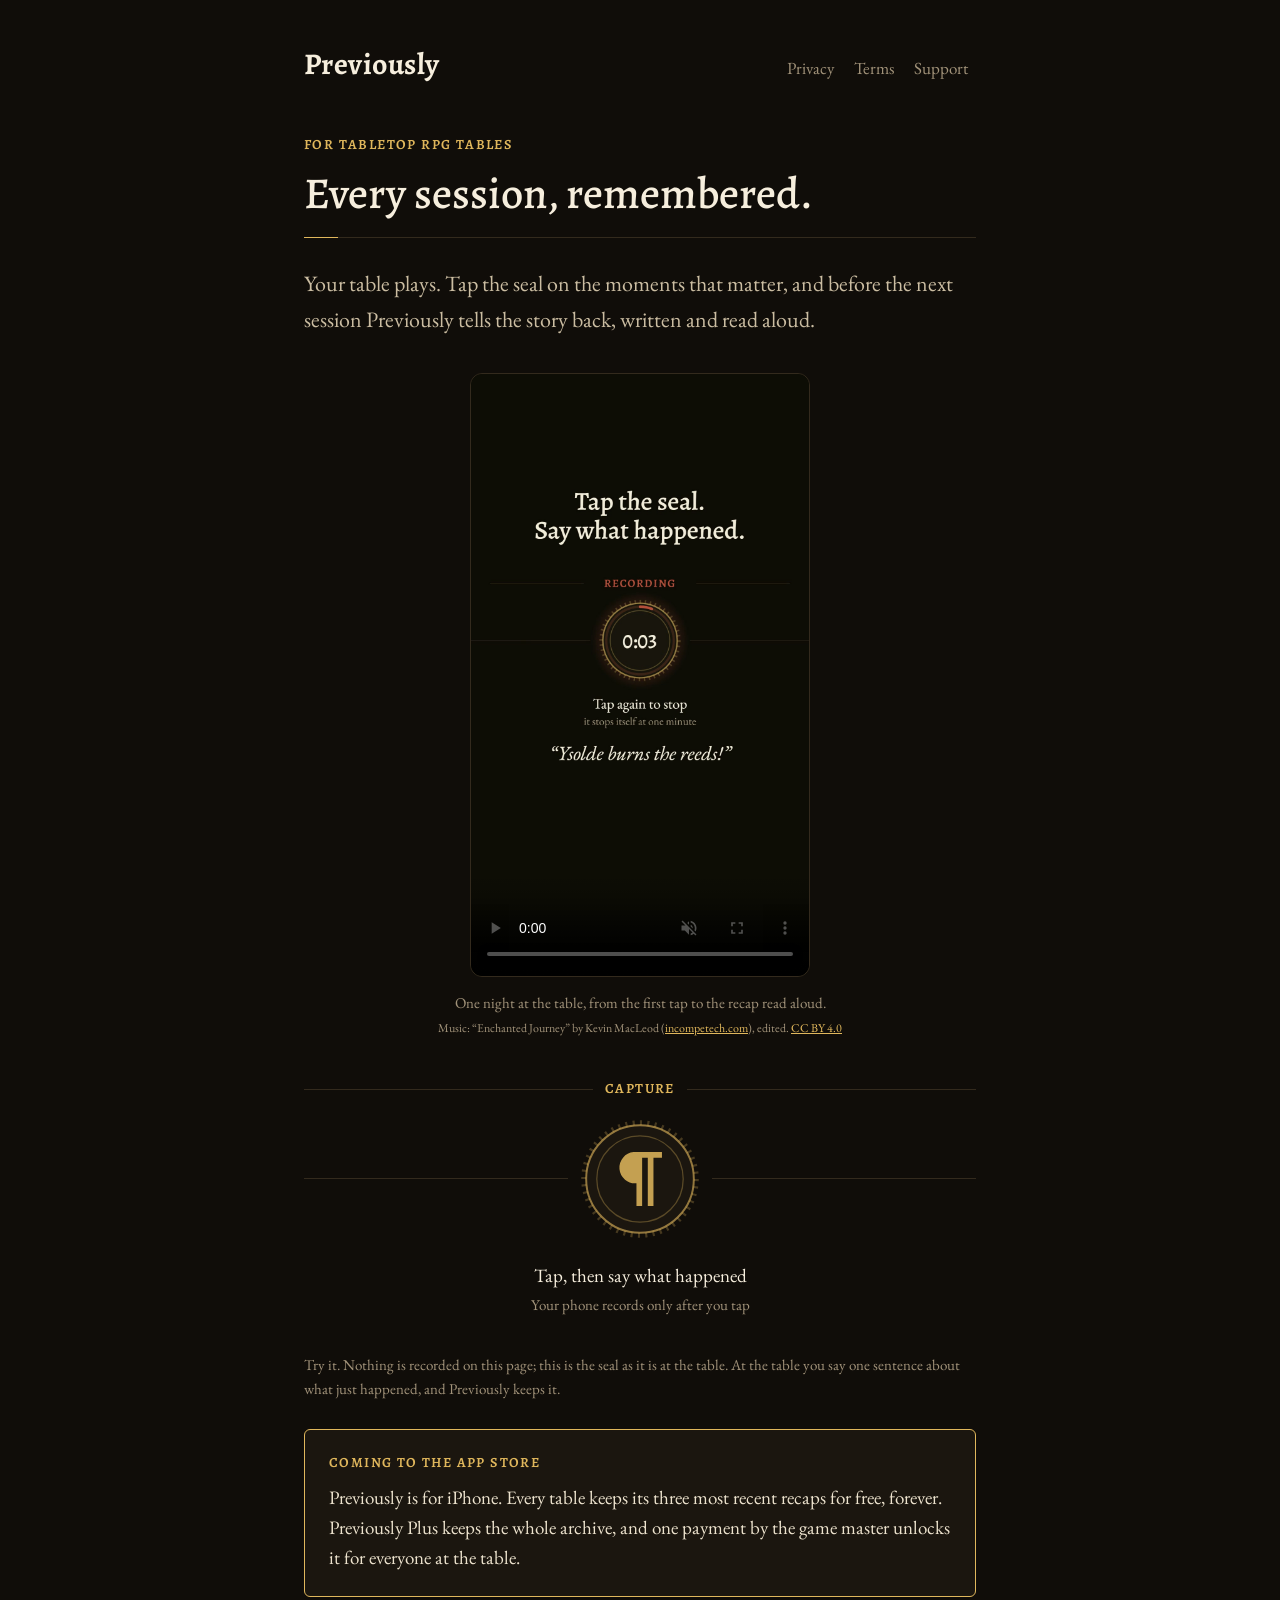
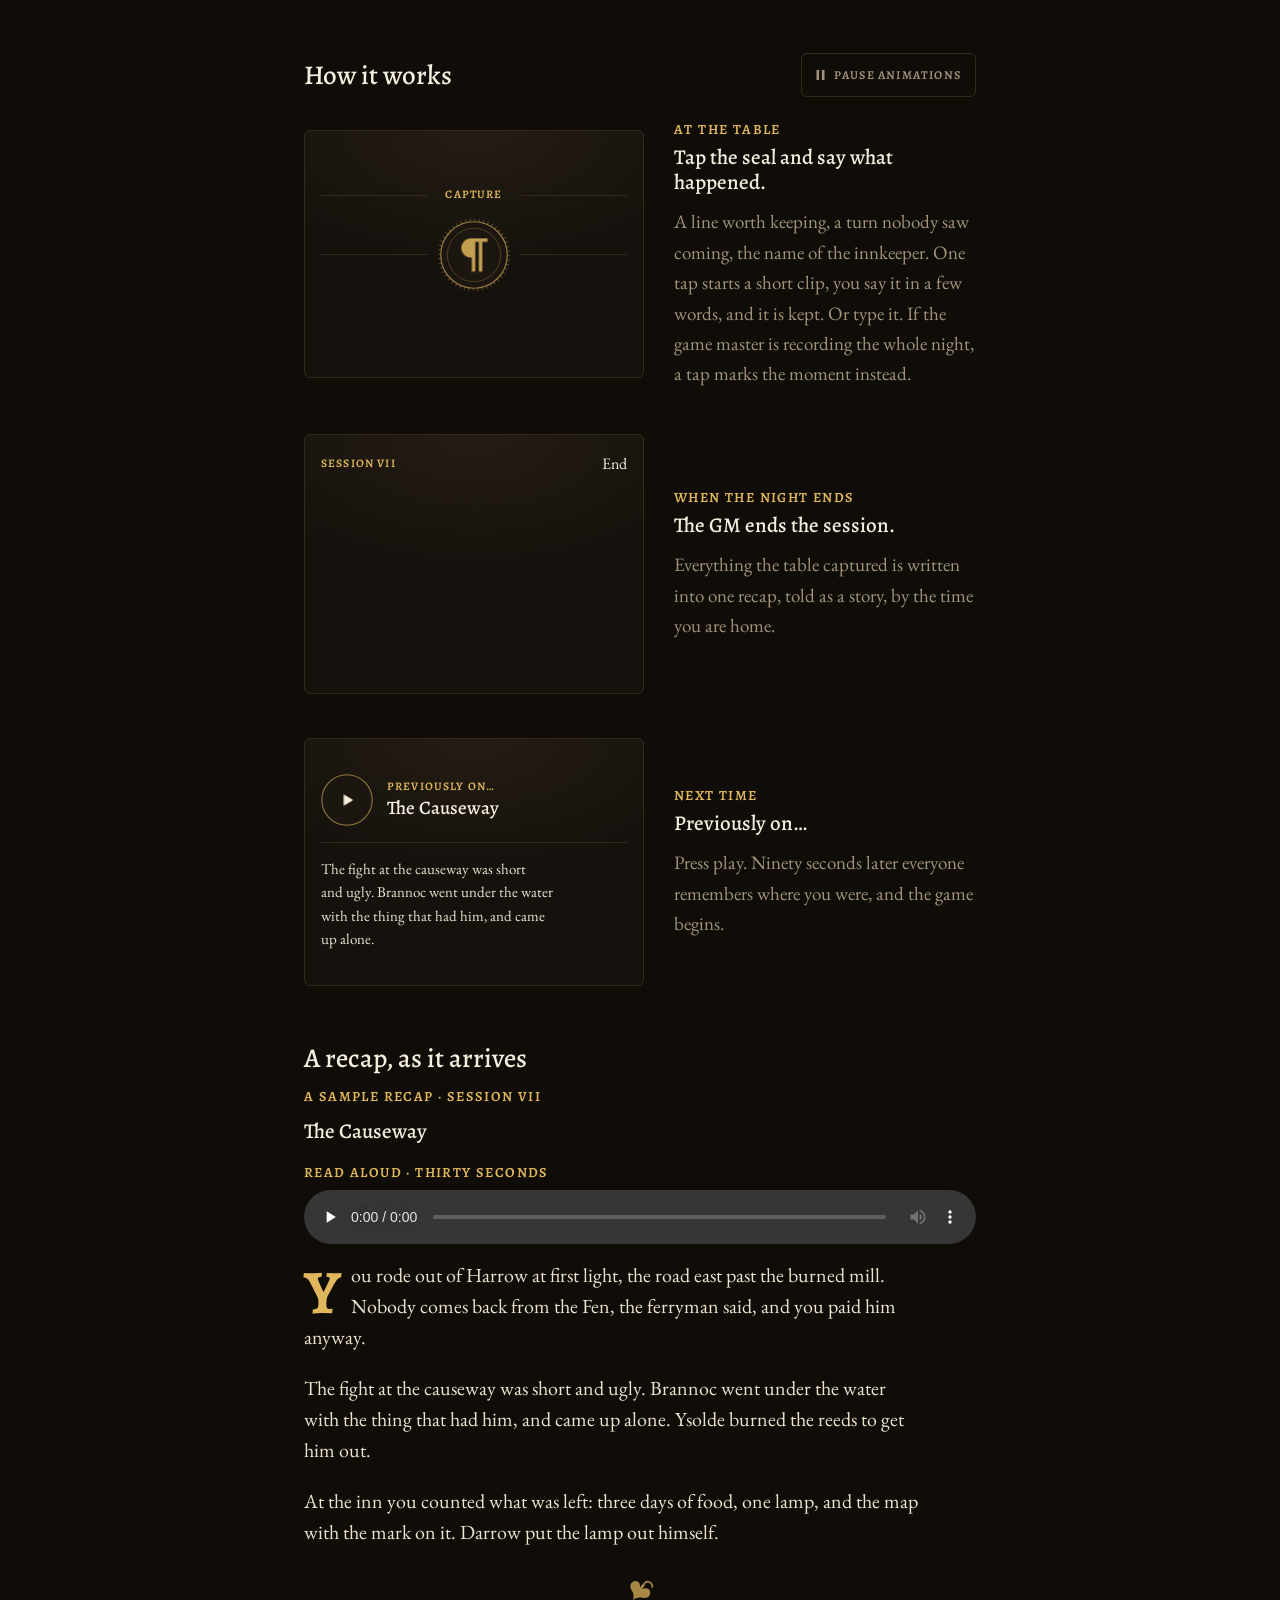
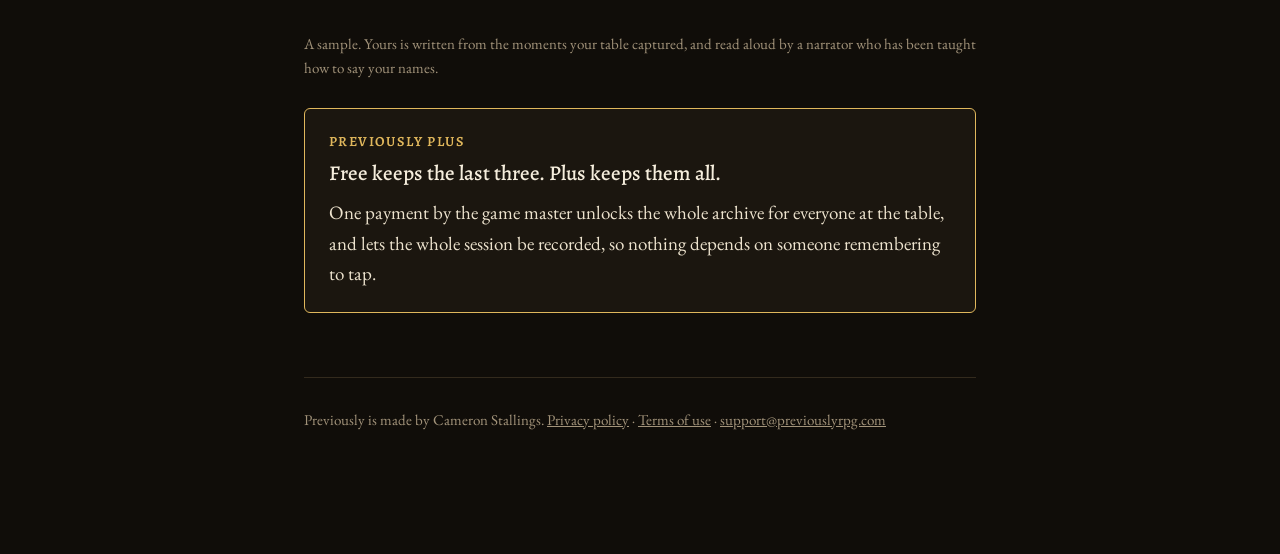
==== commit 86a25947: "Publish 2026-09-25" ====
--- a/index.html
+++ b/index.html
@@ -386,7 +386,7 @@
   <section class="capture" aria-label="The capture seal" data-reveal>
     <div class="head-row"><span class="label" id="seal-head">Capture</span></div>
     <div class="seal-row">
-      <button class="hero-seal" id="seal" type="button" aria-pressed="false" aria-label="Tap to capture. A demonstration; nothing is recorded on this page.">
+      <button class="hero-seal" id="seal" type="button" aria-pressed="false" aria-label="Tap, then say what happened. A demonstration; nothing is recorded on this page.">
         <span class="bloom" aria-hidden="true"></span>
         <svg viewBox="0 0 96 96" aria-hidden="true">
           <circle class="wax" cx="48" cy="48" r="38" fill="#1B160F"/>
@@ -402,8 +402,8 @@
         <span class="numerals" id="numerals" hidden>0:00</span>
       </button>
     </div>
-    <p class="seal-label" id="seal-label">Tap to capture</p>
-    <p class="seal-gloss" id="seal-gloss">one tap, sixty seconds at most</p>
+    <p class="seal-label" id="seal-label">Tap, then say what happened</p>
+    <p class="seal-gloss" id="seal-gloss">Your phone records only after you tap</p>
     <div class="moments" id="moments" aria-live="polite"></div>
     <p class="fine">Try it. Nothing is recorded on this page; this is the seal as it is at the table. At the table you say one sentence about what just happened, and Previously keeps it.</p>
   </section>
@@ -533,10 +533,10 @@
   <!-- The sample recap is the app's own: the one the paywall plays to a GM
        with no table yet (SAMPLE in app/paywall.tsx). The words are copied
        from that constant byte for byte and the mp3 is a copy of
-       assets/sample/the-causeway.mp3, so the voice says exactly what the page
-       prints. The page used to print a different recap and tell the reader to
-       "press play" with nothing to press. If the app's sample is re-narrated
-       (it is read in George, whom ElevenLabs retires on 31 December 2026),
+       assets/sample/the-causeway.mp3, read in Eldrin, the default narrator,
+       so the voice says exactly what the page prints and nothing more. The
+       page used to print a different recap and tell the reader to "press
+       play" with nothing to press. If the app's sample is re-narrated,
        replace this file and this text in the same change.
 
        preload="none" and no autoplay: nothing is fetched and nothing makes a
@@ -546,7 +546,7 @@
   <p class="label" data-reveal>A sample recap · Session VII</p>
   <h3 style="margin-top:0" data-reveal>The Causeway</h3>
   <div class="listen" data-reveal>
-    <p class="label" id="sample-listen">Read aloud · forty seconds</p>
+    <p class="label" id="sample-listen">Read aloud · thirty seconds</p>
     <audio controls preload="none" src="/assets/the-causeway.mp3" aria-labelledby="sample-listen">
       <a href="/assets/the-causeway.mp3">Listen to the sample recap</a>
     </audio>
@@ -632,8 +632,8 @@
       start = Date.now()
       seal.classList.add('live'); headRow.classList.add('live')
       head.textContent = 'Recording'
-      label.textContent = 'Tap again to stop'
-      gloss.textContent = 'this demonstration stops itself in six seconds'
+      label.textContent = 'Say it now, then tap again to stop'
+      gloss.textContent = 'This demonstration stops itself in six seconds'
       numerals.hidden = false; numerals.textContent = '0:00'
       seal.setAttribute('aria-pressed', 'true')
       raf = requestAnimationFrame(tick)
@@ -643,8 +643,8 @@
       cancelAnimationFrame(raf)
       seal.classList.remove('live'); headRow.classList.remove('live')
       head.textContent = 'Capture'
-      label.textContent = 'Tap to capture'
-      gloss.textContent = 'one tap, sixty seconds at most'
+      label.textContent = 'Tap, then say what happened'
+      gloss.textContent = 'Your phone records only after you tap'
       numerals.hidden = true
       arc.setAttribute('stroke-dashoffset', String(LEN))
       seal.setAttribute('aria-pressed', 'false')
